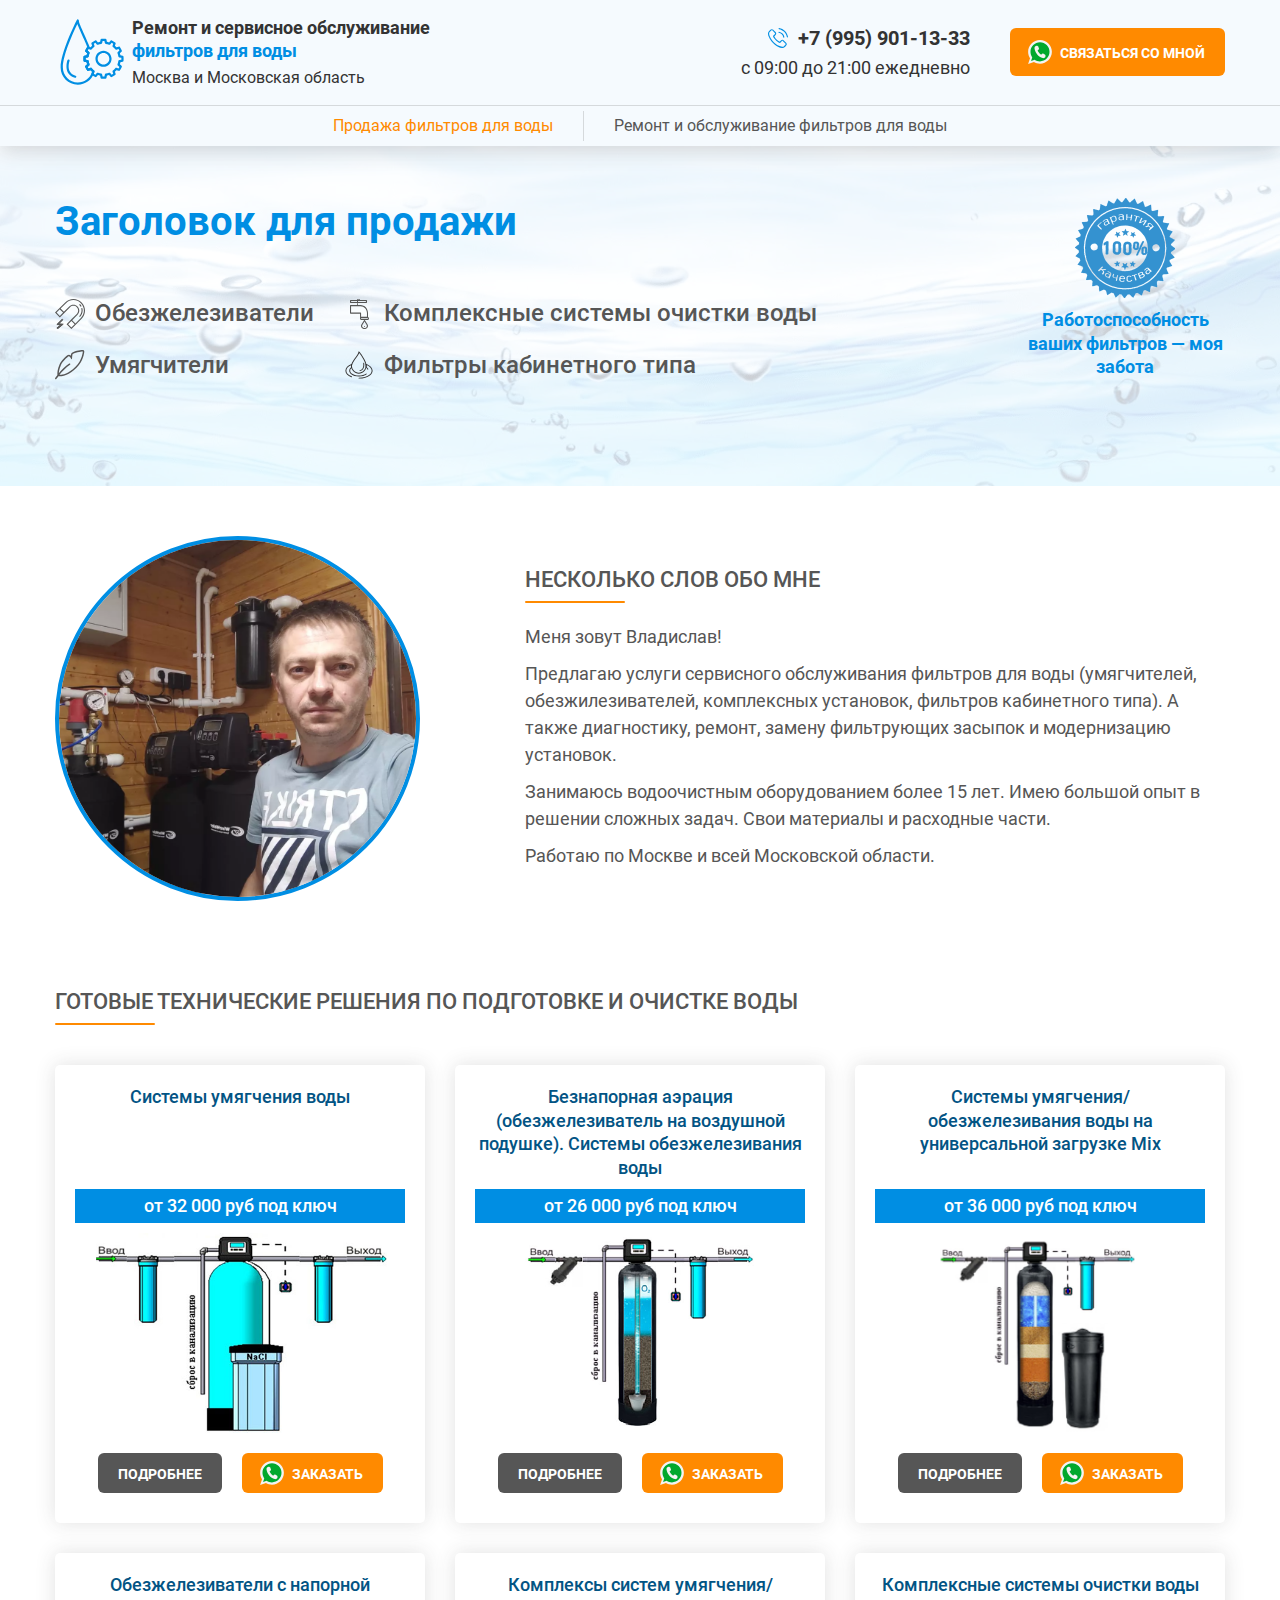
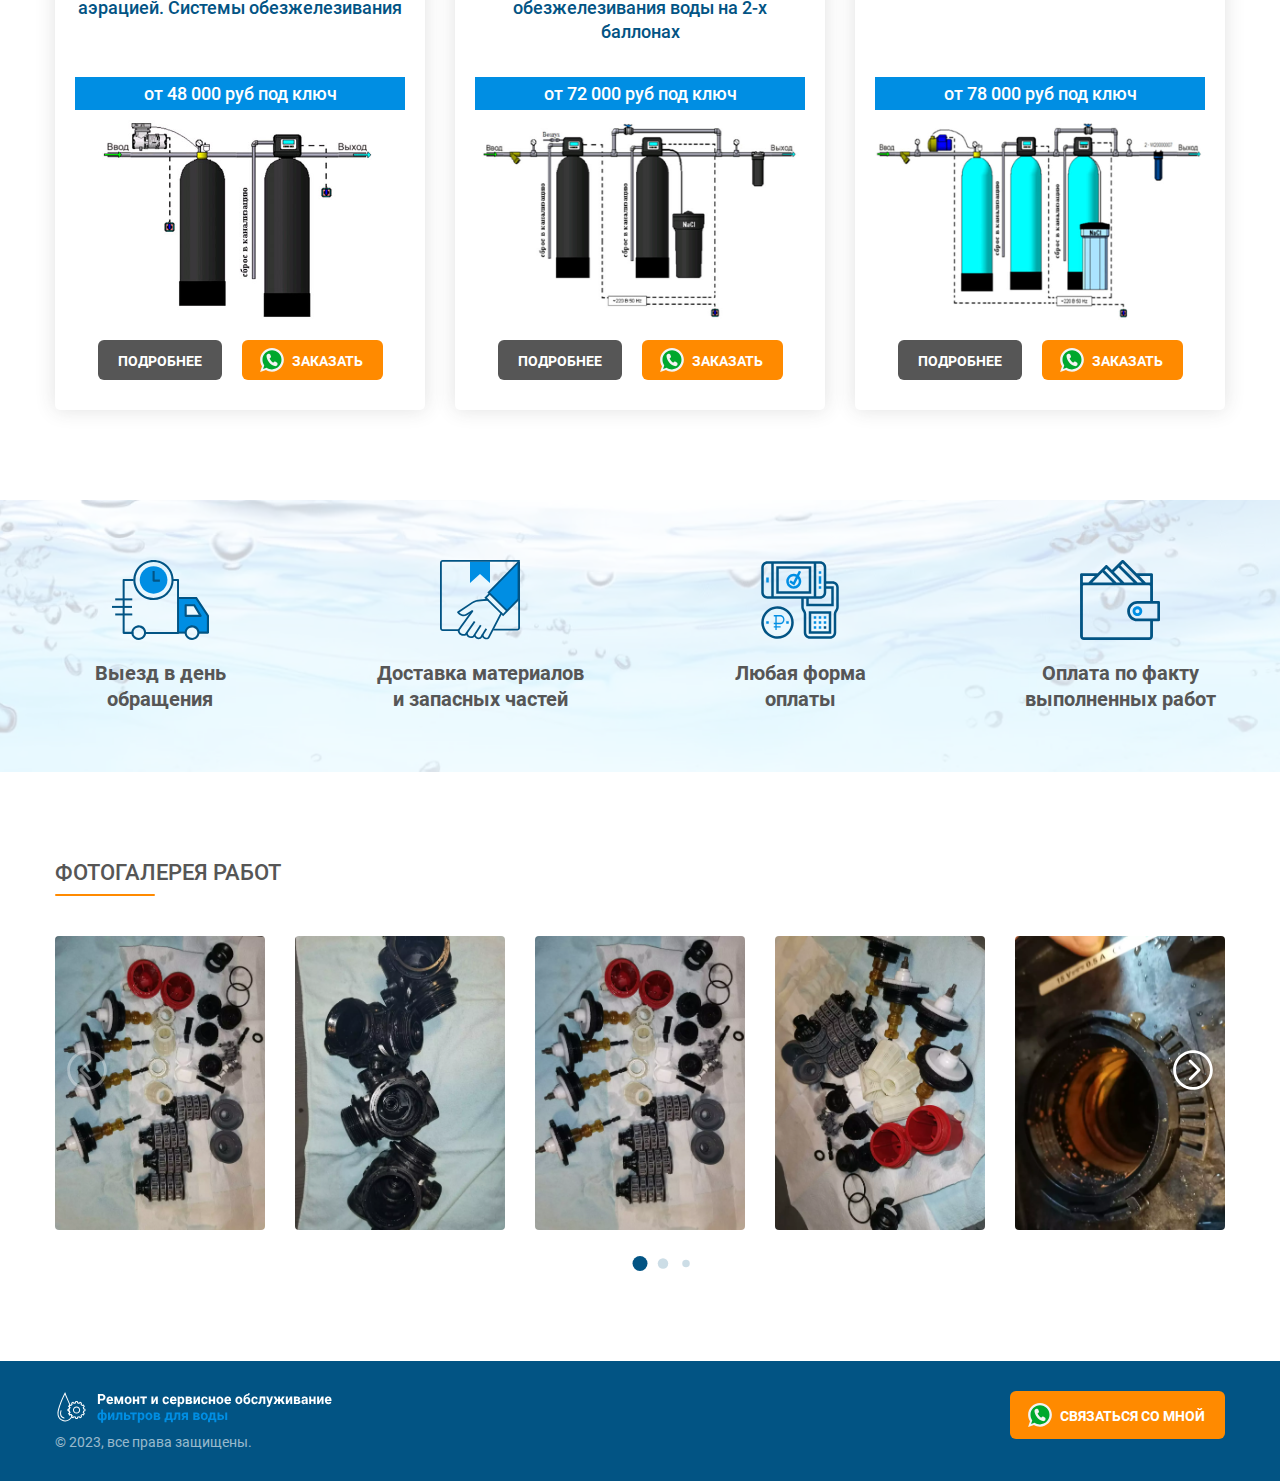
==== index.html @ 39aca01b "first commit" ====
<!DOCTYPE html>
<html lang="ru">
  <head>
    <meta charset="UTF-8">
    <meta name="viewport" content="width=device-width, initial-scale=1.0">

    <title>Ремонт и сервисное обслуживание фильтров для воды</title>
    <meta name="description" content="Профессиональный ремонт и сервисное обслуживание фильтров для воды. (Умягчители, обезжелезиватели, комплексные системы очистки воды)">

    <link rel="preload" href="./fonts/roboto/Roboto-Regular.woff2" as="font" crossorigin >
    <link rel="preload" href="./fonts/roboto/Roboto-Medium.woff2" as="font" crossorigin >
    <link rel="preload" href="./fonts/roboto/Roboto-Bold.woff2" as="font" crossorigin >

    <!-- Styles -->
    <link rel="stylesheet" href="./libs/swiperjs/swiper-bundle.css">
    <link rel="stylesheet" href="./css/main.css">

    <!-- Favicons -->
    <link rel="apple-touch-icon" sizes="180x180" href="./favicons/apple-touch-icon.png">
    <link rel="icon" type="image/png" sizes="32x32" href="./favicons/favicon-32x32.png">
    <link rel="icon" type="image/png" sizes="16x16" href="./favicons/favicon-16x16.png">
    <link rel="manifest" href="./favicons/site.webmanifest">
    <link rel="mask-icon" href="./favicons/safari-pinned-tab.svg" color="#5bbad5">
    <link rel="shortcut icon" href="./favicons/favicon.ico">
    <meta name="msapplication-TileColor" content="#2b5797">
    <meta name="msapplication-config" content="./favicons/browserconfig.xml">
    <meta name="theme-color" content="#ffffff">
  </head>

  <body>
		<header class="header">
			<div class="header__top">
				<div class="container header__top-row">
					<a class="header__top-logo" href="./index.html">
						<img class="header__top-logo-img" src="./img/logo/logo.svg" alt="Логотип">
						<div class="header__top-logo-text">
							<p class="header__top-logo-name">Ремонт и сервисное обслуживание <span>фильтров для воды</span></p>
							<p>Москва и Московская область</p>
						</div>
					</a>
					<div class="header__top-contact-wrap">
						<div class="header__top-contacts">
							<a class="header__top-phone" href="tel:+79959011333">+7 (995) 901-13-33</a>
							<span class="header__top-time">с 09:00 до 21:00 ежедневно</span>
						</div>
						<div class="header__top-button">
							<a class="button button--desk" href="https://wa.me/+79959011333?text=Здравствуйте,+у+меня+вопрос+по+ремонту+и+обслуживанию." target="_blank">Связаться со мной</a>
							<a class="button button--mob" href="https://wa.me/+79959011333?text=Здравствуйте,+у+меня+вопрос+по+ремонту+и+обслуживанию." target="_blank">Написать</a>
						</div>
					</div>
				</div>
			</div>

			<nav class="header__nav nav">
				<div class="container">
					<ul class="nav__list">
						<li class="nav__item">
							<a class="nav__link  nav__link--active" href="./index.html">Продажа фильтров для воды</a>
						</li>
						<li class="nav__item">
							<a class="nav__link" href="./servise.html">Ремонт и обслуживание фильтров для воды</a>
						</li>
					</ul>
				</div>
			</nav>
		</header>

    <main>
			<section class="intro">
				<div class="container intro__row">
					<div class="intro__content">
						<h1 class="h1">Заголовок для продажи</h1>
						<div class="intro__list">
							<div class="intro__list-col">
								<p class="intro__list-item intro__list-item--magnet">Обезжелезиватели</p>
								<p class="intro__list-item intro__list-item--feather">Умягчители</p>
							</div>
							<div class="intro__list-col">
								<p class="intro__list-item intro__list-item--crane">Комплексные системы очистки воды</p>
								<p class="intro__list-item intro__list-item--drop">Фильтры кабинетного типа</p>
							</div>
						</div>
					</div>

					<div class="intro__waranty">
						<img class="intro__waranty-img" src="./img/icons/warranty.png" alt="Гарантия качества">
						<p class="intro__waranty-text">Работоспособность ваших фильтров — моя забота</p>
					</div>
				</div>
				<div class="filter"></div>
			</section>

      <section class="about">
        <div class="container about__row">
					<img class="about__foto about__foto--index" src="./img/index.webp" alt="Владислав - фото">
					<div class="about__content">
						<div class="section-title">
							<h2 class="h2">Несколько слов обо мне</h2>
							<span class="title-line"></span>
						</div>
						<div class="about__content-text">
							<p>Меня зовут Владислав!</p>
							<p>Предлагаю услуги сервисного обслуживания фильтров для воды (умягчителей, обезжилезивателей, комплексных установок, фильтров кабинетного типа). А также диагностику, ремонт, замену фильтрующих засыпок и модернизацию установок.</p>
							<p>Занимаюсь водоочистным оборудованием более 15 лет. Имею большой опыт в решении сложных задач. Свои материалы и расходные части.</p>
							<p>Работаю по Москве и всей Московской области.</p>
						</div>
					</div>
        </div>
      </section>

      <section class="services">
        <div class="container">
          <div class="section-title">
            <h2 class="h2">Готовые технические решения по подготовке и очистке воды</h2>
            <span class="title-line"></span>
          </div>

          <div class="sale">
            <div class="sale-card">
              <h3 class="sale-card__title">Системы умягчения воды</h3>
              <div class="sale-card__content">
                <p class="sale-card__price">от 32 000 руб под ключ</p>
                <img class="sale-card__img" src="./img/sale/suv-img-1.jpg" alt="Системы умягчения воды">
              </div>
              <div class="sale-card__btns">
                <a class="sale-card__more button" href="./page-01.html">Подробнее</a>
                <a class="sale-card__wa button" href="https://wa.me/+79959011333" target="_blank">Заказать</a>
              </div>
            </div>

            <div class="sale-card">
              <h3 class="sale-card__title">Безнапорная аэрация (обезжелезиватель на воздушной подушке). Системы обезжелезивания воды</h3>
              <div class="sale-card__content">
                <p class="sale-card__price">от 26 000 руб под ключ</p>
                <img class="sale-card__img" src="./img/sale/suv-img-2.jpg" alt="Системы умягчения воды">
              </div>
              <div class="sale-card__btns">
                <a class="sale-card__more button" href="./page-02.html">Подробнее</a>
                <a class="sale-card__wa button" href="https://wa.me/+79959011333" target="_blank">Заказать</a>
              </div>
            </div>

            <div class="sale-card">
              <h3 class="sale-card__title">Системы умягчения/обезжелезивания воды на универсальной загрузке Mix</h3>
              <div class="sale-card__content">
                <p class="sale-card__price">от 36 000 руб под ключ</p>
                <img class="sale-card__img" src="./img/sale/suv-img-3.jpg" alt="Системы умягчения воды">
              </div>
              <div class="sale-card__btns">
                <a class="sale-card__more button" href="./page-03.html">Подробнее</a>
                <a class="sale-card__wa button" href="https://wa.me/+79959011333" target="_blank">Заказать</a>
              </div>
            </div>

            <div class="sale-card">
              <h3 class="sale-card__title">Обезжелезиватели с напорной аэрацией. Системы обезжелезивания</h3>
              <div class="sale-card__content">
                <p class="sale-card__price">от 48 000 руб под ключ</p>
                <img class="sale-card__img" src="./img/sale/suv-img-4.jpg" alt="Системы умягчения воды">
              </div>
              <div class="sale-card__btns">
                <a class="sale-card__more button" href="./page-04.html">Подробнее</a>
                <a class="sale-card__wa button" href="https://wa.me/+79959011333" target="_blank">Заказать</a>
              </div>
            </div>

            <div class="sale-card">
              <h3 class="sale-card__title">Комплексы систем умягчения/обезжелезивания воды на 2-х баллонах</h3>
              <div class="sale-card__content">
                <p class="sale-card__price">от 72 000 руб под ключ</p>
                <img class="sale-card__img" src="./img/sale/suv-img-5.jpg" alt="Системы умягчения воды">
              </div>
              <div class="sale-card__btns">
                <a class="sale-card__more button" href="./page-05.html">Подробнее</a>
                <a class="sale-card__wa button" href="https://wa.me/+79959011333" target="_blank">Заказать</a>
              </div>
            </div>

            <div class="sale-card">
              <h3 class="sale-card__title">Комплексные системы очистки воды</h3>
              <div class="sale-card__content">
                <p class="sale-card__price">от 78 000 руб под ключ</p>
                <img class="sale-card__img" src="./img/sale/suv-img-6.jpg" alt="Системы умягчения воды">
              </div>
              <div class="sale-card__btns">
                <a class="sale-card__more button" href="./page-06.html">Подробнее</a>
                <a class="sale-card__wa button" href="https://wa.me/+79959011333" target="_blank">Заказать</a>
              </div>
            </div>

          </div>
        </div>
      </section>

      <section class="benefits">
        <div class="container benefits__row">
					<h2 class="h2 visualy-hidden">Преимущества работы со мной</h2>

					<div class="benefit-card">
						<img src="./img/icons/fast.svg" alt="Выезд в день обращения">
						<h3 class="h3">Выезд в день<br>обращения</h3>
					</div>

					<div class="benefit-card">
						<img src="./img/icons/delivery.svg" alt="Доставка материалов и запасных частей">
						<h3 class="h3">Доставка материалов<br>и запасных частей</h3>
					</div>

					<div class="benefit-card">
						<img src="./img/icons/payment.svg" alt="Любая форма оплаты">
						<h3 class="h3">Любая форма<br>оплаты</h3>
					</div>

					<div class="benefit-card">
						<img src="./img/icons/wallet.svg" alt="Оплата по факту выполненных работ">
						<h3 class="h3">Оплата по факту<br>выполненных работ</h3>
					</div>
        </div>
        <div class="filter"></div>
      </section>

      <section class="section-swiper">
        <div class="container">
          <div class="section-title">
            <h2 class="h2">Фотогалерея работ</h2>
            <span class="title-line"></span>
          </div>

          <div class="image-slider swiper">
            <div class="image-slider__wrapper swiper-wrapper">
              <div class="image-slider__slide swiper-slide">
                <img class="image-slider__img" src="./img/fotogalery/01.webp" alt="Фото">
              </div>
              <div class="image-slider__slide swiper-slide">
                <img class="image-slider__img" src="./img/fotogalery/02.webp" alt="Фото">
              </div>
              <div class="image-slider__slide swiper-slide">
                <img class="image-slider__img" src="./img/fotogalery/03.webp" alt="Фото">
              </div>
              <div class="image-slider__slide swiper-slide">
                <img class="image-slider__img" src="./img/fotogalery/04.webp" alt="Фото">
              </div>
              <div class="image-slider__slide swiper-slide">
                <img class="image-slider__img" src="./img/fotogalery/05.webp" alt="Фото">
              </div>
              <div class="image-slider__slide swiper-slide">
                <img class="image-slider__img" src="./img/fotogalery/06.webp" alt="Фото">
              </div>
              <div class="image-slider__slide swiper-slide">
                <img class="image-slider__img" src="./img/fotogalery/07.webp" alt="Фото">
              </div>
              <div class="image-slider__slide swiper-slide">
                <img class="image-slider__img" src="./img/fotogalery/08.webp" alt="Фото">
              </div>
              <div class="image-slider__slide swiper-slide">
                <img class="image-slider__img" src="./img/fotogalery/09.webp" alt="Фото">
              </div>
              <div class="image-slider__slide swiper-slide">
                <img class="image-slider__img" src="./img/fotogalery/10.webp" alt="Фото">
              </div>
              <div class="image-slider__slide swiper-slide">
                <img class="image-slider__img" src="./img/fotogalery/11.webp" alt="Фото">
              </div>
              <div class="image-slider__slide swiper-slide">
                <img class="image-slider__img" src="./img/fotogalery/12.webp" alt="Фото">
              </div>
              <div class="image-slider__slide swiper-slide">
                <img class="image-slider__img" src="./img/fotogalery/13.webp" alt="Фото">
              </div>
              <div class="image-slider__slide swiper-slide">
                <img class="image-slider__img" src="./img/fotogalery/14.webp" alt="Фото">
              </div>
              <div class="image-slider__slide swiper-slide">
                <div class="image-slider__img">
                  <img src="./img/fotogalery/15.webp" alt="Фото">
                </div>
              </div>
              <div class="image-slider__slide swiper-slide">
                <img class="image-slider__img" src="./img/fotogalery/16.webp" alt="Фото">
              </div>
              <div class="image-slider__slide swiper-slide">
                <div class="image-slider__img">
                  <img src="./img/fotogalery/17.webp" alt="Фото">
                </div>
              </div>
              <div class="image-slider__slide swiper-slide">
                <img class="image-slider__img" src="./img/fotogalery/18.webp" alt="Фото">
              </div>
              <div class="image-slider__slide swiper-slide">
                <img class="image-slider__img" src="./img/fotogalery/19.webp" alt="Фото">
              </div>
            </div>
            <div class="swiper-button-prev"></div>
            <div class="swiper-button-next"></div>
            <div class="swiper-pagination"></div>
          </div>
        </div>
      </section>
    </main>

    <footer class="footer">
      <div class="container footer__row">
          <div class="footer__info">
            <div class="footer__logo">
              <img src="./img/logo/logo-footer.svg" alt="Ремонт и сервисное обслуживание фильтров для воды">
            </div>
            <p class="footer__copyright">&copy; 2023, все права защищены.</p>
          </div>

					<a class="footer__button button" href="https://wa.me/+79959011333?text=Здравствуйте,+у+меня+вопрос+по+ремонту+и+обслуживанию." target="_blank">Связаться со мной</a>
      </div>
    </footer>

    <script src="./libs/swiperjs/swiper-bundle.js"></script>
    <script src="./js/main.js"></script>
  </body>
</html>
---- css/main.css ----
/* Reset and base styles  */
* {
  padding: 0px;
  margin: 0px;
  border: none;
}

/* Links */
a,
a:visited {
  color: inherit;
  text-decoration: none;
  display: inline-block;
}

a:hover {
  color: inherit;
  text-decoration: none;
}

a:focus,
a:active {
  outline: none;
}

/* Common */
aside, nav, footer, header, section, main {
  display: block;
}

h1,
h2,
h3,
h4,
h5,
h6,
p {
  font-size: inherit;
  font-weight: inherit;
}

ul {
  list-style: none;
}

img,
svg {
  display: block;
  max-width: 100%;
  height: auto;
}

/* Form */
input,
textarea,
button,
select {
  font-family: inherit;
  font-size: inherit;
}

input::-ms-clear {
  display: none;
}

button,
input[type="submit"] {
  display: inline-block;
  box-shadow: none;
  background-color: transparent;
  background: none;
  cursor: pointer;
}

input:focus,
input:active,
button:focus,
button:active {
  outline: none;
}

button::-moz-focus-inner {
  padding: 0;
  border: 0;
}

label {
  cursor: pointer;
}

legend {
  display: block;
}

@font-face {
  font-family: 'Roboto';
  src: url("./../fonts/roboto/Roboto-Regular.woff2") format("woff2");
  font-weight: 400;
  font-style: normal;
  font-display: swap;
}
@font-face {
  font-family: 'Roboto';
  src: url("./../fonts/roboto/Roboto-Medium.woff2") format("woff2");
  font-weight: 500;
  font-style: normal;
  font-display: swap;
}
@font-face {
  font-family: 'Roboto';
  src: url("./../fonts/roboto/Roboto-Bold.woff2") format("woff2");
  font-weight: 700;
  font-style: normal;
  font-display: swap;
}
html {
  min-height: 100vh;
  scroll-behavior: smooth;
  box-sizing: border-box;
}

*,
*::before,
*::after {
  box-sizing: inherit;
}

body {
  min-width: 320px;
  min-height: 100vh;
  display: -webkit-box;
  display: flex;
  -webkit-box-orient: vertical;
  -webkit-box-direction: normal;
          flex-direction: column;
  font-family: 'Roboto';
  background-color: #fff;
  color: #565656;
  font-size: 18px;
  line-height: 1.3;
  text-rendering: optimizeSpeed;
  -webkit-font-smoothing: antialiased;
  -ms-text-size-adjust: 100%;
  -moz-text-size-adjust: 100%;
  -webkit-text-size-adjust: 100%;
}

body > * {
  flex-shrink: 0;
}

.container {
  max-width: 1200px;
  width: 100%;
  margin-left: auto;
  margin-right: auto;
  padding-left: 15px;
  padding-right: 15px;
}

.none {
  display: none !important;
}

.visualy-hidden {
  position: fixed;
  -webkit-transform: scale(0);
          transform: scale(0);
}

.footer {
  margin-top: auto;
  /* sticky footer */
}

h1, .h1, h3, .h3, h4, .h4, h5, .h5, h6, .h6 {
  font-weight: 700;
}

h1, .h1 {
  font-size: 40px;
  color: #008EE3;
}

h2, .h2 {
  font-weight: 500;
  font-size: 22px;
  line-height: 1;
  text-transform: uppercase;
}

h3, .h3 {
  font-size: 20px;
}

h4, .h4 {
  font-size: 18px;
}

.section-title {
  margin-bottom: 40px;
}

.title-line {
  display: block;
  margin-top: 10px;
  width: 100px;
  height: 2px;
  background: #FF8A00;
  border-radius: 2px;
}

.filter {
  position: absolute;
  z-index: 0;
  top: 0;
  left: 0;
  width: 100%;
  height: 100%;
  background: rgba(255, 255, 255, 0.8);
}

.header {
  position: relative;
  z-index: 1;
  background-color: #F5FAFE;
  box-shadow: 0px 4px 20px rgba(51, 51, 51, 0.2);
}

.header__top {
  padding: 16px 0;
  border-bottom: 1px solid rgba(86, 86, 86, 0.2);
  color: #333333;
}

.header__top-row {
  display: -webkit-box;
  display: flex;
  -webkit-box-pack: justify;
          justify-content: space-between;
  -webkit-box-align: center;
          align-items: center;
}

.header__top-logo {
  display: -webkit-box;
  display: flex;
  -webkit-box-align: center;
          align-items: center;
  max-width: 380px;
}

.header__top-logo-img {
  margin-right: 5px;
  width: 72px;
  height: 72px;
}

.header__top-logo-name {
  margin-bottom: 5px;
  font-weight: 700;
  font-size: 18px;
}
.header__top-logo-name span {
  color: #008EE3;
}

.header__top-logo-text {
  font-size: 16px;
}

.header__top-contact-wrap {
  display: -webkit-box;
  display: flex;
  -webkit-box-align: center;
          align-items: center;
}

.header__top-contacts {
  display: -webkit-box;
  display: flex;
  -webkit-box-orient: vertical;
  -webkit-box-direction: normal;
          flex-direction: column;
  -webkit-box-align: end;
          align-items: flex-end;
  margin-right: 40px;
}

.header__top-phone {
  position: relative;
  padding-left: 30px;
  margin-bottom: 5px;
  font-weight: 700;
  font-size: 20px;
  transition: 0.3s;
}
.header__top-phone:hover {
  color: #FF8A00;
}
.header__top-phone::before {
  content: '';
  position: absolute;
  top: 50%;
  -webkit-transform: translateY(-50%);
          transform: translateY(-50%);
  left: 0;
  width: 20px;
  height: 20px;
  background-image: url("./../img/icons/phone.svg");
  background-size: cover;
}

.header__top-button {
  color: #FFFFFF;
}

.button {
  position: relative;
  padding-left: 50px;
  padding-right: 20px;
  height: 48px;
  background: #FF8A00;
  border-radius: 6px;
  font-weight: 700;
  font-size: 14px;
  line-height: 50px;
  text-transform: uppercase;
  transition: all 0.2s;
}
.button::before {
  content: '';
  position: absolute;
  top: 50%;
  -webkit-transform: translateY(-50%);
          transform: translateY(-50%);
  left: 15px;
  width: 30px;
  height: 30px;
  background-image: url("./../img/icons/whatsapp.svg");
}
.button:hover {
  background: #ffa53e;
  box-shadow: 0px 0px 10px #b9b9b9;
}

.button--mob {
  display: none;
}

.nav {
  position: relative;
  padding: 5px 0;
}

.nav__list {
  display: -webkit-box;
  display: flex;
  -webkit-box-pack: center;
          justify-content: center;
}

.nav__item {
  padding: 0 30px;
}

.nav__item:not(:last-child) {
  border-right: 1px solid rgba(86, 86, 86, 0.2);
}

.nav__link {
  padding: 5px 0;
  font-size: 16px;
  transition: 0.3s;
}
.nav__link.nav__link--active {
  color: #FF8A00;
  cursor: default;
  pointer-events: none;
}
.nav__link:hover {
  color: #ffa53e;
}

.intro {
  position: relative;
  padding: 50px 0;
  min-height: 340px;
  background-image: url("./../img/intro-bg.webp");
  background-repeat: no-repeat;
  background-position: center;
  background-size: cover;
}
.intro .container {
  position: relative;
  z-index: 1;
}

.intro__row {
  display: -webkit-box;
  display: flex;
  -webkit-box-pack: justify;
          justify-content: space-between;
  -webkit-box-align: center;
          align-items: center;
}

.intro__content {
  max-width: 800px;
}
.intro__content .h1 {
  margin-bottom: 50px;
}

.intro__list {
  display: -webkit-box;
  display: flex;
  -webkit-column-gap: 30px;
          column-gap: 30px;
}

.intro__list-col > * + * {
  margin-top: 20px;
}

.intro__list-item {
  padding-left: 40px;
  min-height: 24px;
  background-position: left;
  background-size: 30px;
  background-repeat: no-repeat;
  font-weight: 500;
  font-size: 24px;
}
.intro__list-item--magnet {
  background-image: url(./../img/icons/magnet.svg);
}
.intro__list-item--feather {
  background-image: url(./../img/icons/feather.svg);
}
.intro__list-item--crane {
  background-image: url(./../img/icons/crane.svg);
}
.intro__list-item--drop {
  background-image: url(./../img/icons/drop.svg);
}

.intro__waranty {
  max-width: 200px;
  text-align: center;
}

.intro__waranty-img {
  margin: 0 auto 10px;
  width: 100px;
  height: 100px;
  -o-object-fit: contain;
     object-fit: contain;
  -o-object-position: center;
     object-position: center;
}

.intro__waranty-text {
  font-weight: 700;
  font-size: 18px;
  color: #008EE3;
}

.about {
  padding: 50px 0 45px;
}
.about .section-title {
  margin-bottom: 20px;
}

.about__row {
  display: -webkit-box;
  display: flex;
  -webkit-box-pack: justify;
          justify-content: space-between;
  -webkit-box-align: center;
          align-items: center;
}

.about__foto {
  flex-shrink: 0;
  width: 365px;
  height: 365px;
  border: 4px solid #008EE3;
  border-radius: 500px;
  -o-object-fit: cover;
     object-fit: cover;
  -o-object-position: 5%;
     object-position: 5%;
}

.about__foto--index {
  -o-object-position: center;
     object-position: center;
}

.about__content {
  max-width: 700px;
}

.about__content-text {
  line-height: 1.5;
}
.about__content-text p + p {
  margin-top: 10px;
}

.services {
  padding-top: 45px;
  padding-bottom: 90px;
}

.services__wrapper {
  display: -webkit-box;
  display: flex;
  -webkit-box-pack: justify;
          justify-content: space-between;
  flex-wrap: wrap;
}

.service-card {
  width: 260px;
  padding: 30px;
  background: #FFFFFF;
  box-shadow: 0px 0px 20px rgba(51, 51, 51, 0.15);
  border-radius: 5px;
  text-align: center;
}
.service-card .button {
  color: #FFFFFF;
}
.service-card .button:hover {
  color: #FFFFFF;
}

.service-card:hover .service-card__back {
  opacity: 1;
}

.service-card__content {
  position: relative;
  margin-bottom: 20px;
}
.service-card__content img {
  margin: 0 auto;
  width: 80px;
  height: auto;
  -o-object-fit: contain;
     object-fit: contain;
  -o-object-position: center;
     object-position: center;
}

.service-card__title {
  margin: 10px 0 20px;
  font-size: 18px;
  color: #008EE3;
}

.service-card__back {
  position: absolute;
  top: 0;
  left: 0;
  width: 100%;
  height: 100%;
  overflow-y: auto;
  background-color: #FFFFFF;
  opacity: 0;
  transition: opacity 0.3s ease-in;
}
.service-card__back .service-card__title {
  margin: 0 0 10px;
  font-size: 18px;
}

.service-card__back-text {
  font-size: 14px;
}

.sale {
  display: grid;
  grid-template-columns: repeat(auto-fill, 370px);
  -webkit-box-pack: justify;
          justify-content: space-between;
  gap: 30px 10px;
}

.sale-card {
  display: -webkit-box;
  display: flex;
  -webkit-box-orient: vertical;
  -webkit-box-direction: normal;
          flex-direction: column;
  width: 100%;
  padding: 20px 20px 30px;
  background: #FFFFFF;
  box-shadow: 0px 0px 20px rgba(51, 51, 51, 0.15);
  border-radius: 5px;
  text-align: center;
}

.sale-card__title {
  margin-bottom: auto;
  min-height: 94px;
  font-weight: 500;
  font-size: 18px;
  color: #025484;
}

.sale-card__content {
  margin: 10px 0 20px;
  width: 100%;
}

.sale-card__price {
  margin-bottom: 10px;
  padding: 5px;
  background-color: #008EE3;
  font-weight: 500;
  color: #fff;
}

.sale-card__img {
  margin: 0 auto;
  height: 200px;
}

.sale-card__btns {
  margin-top: auto;
  display: -webkit-box;
  display: flex;
  gap: 20px;
  -webkit-box-pack: center;
          justify-content: center;
  color: #fff;
}
.sale-card__btns .button {
  display: block;
  height: 40px;
  line-height: 42px;
}

.sale-card__more.button {
  padding-left: 20px;
  background-color: #565656;
}
.sale-card__more.button::before {
  content: none;
}

.sale-card__more:hover {
  background-color: #7a7a7a;
}

.benefits {
  position: relative;
  padding-top: 60px;
  padding-bottom: 60px;
  background-image: url("./../img/benefits-bg.webp");
  background-repeat: no-repeat;
  background-position: center;
  background-size: cover;
}
.benefits .container {
  position: relative;
  z-index: 1;
}

.benefits__row {
  display: -webkit-box;
  display: flex;
  -webkit-box-pack: justify;
          justify-content: space-between;
  -webkit-box-align: start;
          align-items: flex-start;
  flex-wrap: wrap;
}

.benefit-card {
  width: 270px;
  text-align: center;
}
.benefit-card img {
  margin: 0 auto 20px;
  width: 97px;
  height: 80px;
  -o-object-fit: contain;
     object-fit: contain;
  -o-object-position: center;
     object-position: center;
}

.benefit-card {
  width: 210px;
  display: -webkit-box;
  display: flex;
  -webkit-box-orient: vertical;
  -webkit-box-direction: normal;
          flex-direction: column;
  -webkit-box-pack: center;
          justify-content: center;
  flex-shrink: 0;
}

.benefit-card__icon {
  margin-bottom: 20px;
  height: 80px;
  display: -webkit-box;
  display: flex;
  -webkit-box-pack: center;
          justify-content: center;
  -o-object-fit: contain;
     object-fit: contain;
}

.benefit-card__text {
  text-align: center;
}

.section-swiper {
  padding-top: 90px;
  padding-bottom: 90px;
}
@media (max-width: 479px) {
  .section-swiper .container {
    max-width: 320px;
  }
}
@media (max-width: 767px) {
  .section-swiper .image-slider.swiper {
    width: 480px;
    padding: 0 15px;
  }
  .section-swiper .swiper-button-next, .section-swiper .swiper-rtl .swiper-button-prev {
    right: 15px;
  }
  .section-swiper .swiper-button-prev, .section-swiper .swiper-rtl .swiper-button-next {
    left: 15px;
  }
}
@media (max-width: 479px) {
  .section-swiper .image-slider.swiper {
    width: 100%;
    padding: 0;
  }
}

.section-swiper__wrapper {
  max-width: 1170px;
}

.image-slider__img {
  width: 210px;
  text-align: center;
  border-radius: 4px;
}
@media (max-width: 1199px) {
  .image-slider__img {
    width: 226px;
  }
}
@media (max-width: 1023px) {
  .image-slider__img {
    width: 270px;
  }
}
@media (max-width: 899px) {
  .image-slider__img {
    width: 226px;
  }
}
@media (max-width: 767px) {
  .image-slider__img {
    width: 210px;
  }
}
@media (max-width: 479px) {
  .image-slider__img {
    width: 290px;
  }
}

.image-slider .swiper-wrapper {
  height: 335px;
}
@media (max-width: 1199px) {
  .image-slider .swiper-wrapper {
    height: 350px;
  }
}
@media (max-width: 1023px) {
  .image-slider .swiper-wrapper {
    height: 420px;
  }
}
@media (max-width: 899px) {
  .image-slider .swiper-wrapper {
    height: 350px;
  }
}
@media (max-width: 767px) {
  .image-slider .swiper-wrapper {
    height: 335px;
  }
}
@media (max-width: 479px) {
  .image-slider .swiper-wrapper {
    height: 410px;
  }
}

.image-slider .swiper-button-prev,
.image-slider .swiper-button-next {
  top: 40%;
}
@media (max-width: 479px) {
  .image-slider .swiper-button-prev,
  .image-slider .swiper-button-next {
    top: 50%;
  }
}

.image-slider .swiper-button-prev::after,
.image-slider .swiper-button-next::after {
  color: #fff;
}

@media (max-width: 767px) {
  .image-slider .swiper-pagination {
    display: none;
  }
}

.image-slider .swiper-pagination-bullet {
  width: 15px;
  height: 15px;
  line-height: 20px;
  font-size: 14px;
  background-color: #025484;
}

@media (max-width: 767px) {
  .section-swiper .inner-slider.swiper {
    width: 480px;
    padding: 0 15px;
  }
  .section-swiper .swiper-button-next, .section-swiper .swiper-rtl .swiper-button-prev {
    right: 15px;
  }
  .section-swiper .swiper-button-prev, .section-swiper .swiper-rtl .swiper-button-next {
    left: 15px;
  }
}
@media (max-width: 479px) {
  .section-swiper .inner-slider.swiper {
    width: 100%;
    padding: 0;
  }
}

.section-swiper__wrapper {
  max-width: 1170px;
}

.inner-slider__img {
  width: 225px;
  text-align: center;
  border-radius: 4px;
}
@media (max-width: 1023px) {
  .inner-slider__img {
    width: 270px;
  }
}
@media (max-width: 899px) {
  .inner-slider__img {
    width: 225px;
  }
}
@media (max-width: 479px) {
  .inner-slider__img {
    width: 290px;
  }
}

.inner-slider .swiper-wrapper {
  height: 330px;
}
@media (max-width: 1023px) {
  .inner-slider .swiper-wrapper {
    height: 390px;
  }
}
@media (max-width: 899px) {
  .inner-slider .swiper-wrapper {
    height: 330px;
  }
}
@media (max-width: 479px) {
  .inner-slider .swiper-wrapper {
    height: 410px;
  }
}

.inner-slider .swiper-button-prev,
.inner-slider .swiper-button-next {
  top: 40%;
}
@media (max-width: 479px) {
  .inner-slider .swiper-button-prev,
  .inner-slider .swiper-button-next {
    top: 50%;
  }
}

.inner-slider .swiper-button-prev::after,
.inner-slider .swiper-button-next::after {
  color: #fff;
}

@media (max-width: 767px) {
  .inner-slider .swiper-pagination {
    display: none;
  }
}

.inner-slider .swiper-pagination-bullet {
  width: 15px;
  height: 15px;
  line-height: 20px;
  font-size: 14px;
  background-color: #025484;
}

.description {
  padding: 60px 0 0;
}

.description__subtitle {
  margin-bottom: 20px;
}

.description__price {
  margin-bottom: 40px;
  padding: 10px 20px;
  background-color: #FF8A00;
  color: #fff;
  font-weight: 500;
  font-size: 24px;
}

.description__scheme {
  margin-bottom: 20px;
  font-size: 18px;
  font-weight: 500;
  color: #333333;
}

.description__scheme-img {
  margin: 0 auto 20px;
  height: 335px;
}

.description__list-wrapper {
  margin-bottom: 40px;
}

.description__list-text {
  margin-bottom: 10px;
  font-size: 18px;
  font-weight: 500;
}

.description__list > * + * {
  margin-top: 10px;
}

.description__list-item {
  padding-left: 30px;
  background-image: url(./../img/icons/check.svg);
  background-size: 20px;
  background-position: left;
  background-repeat: no-repeat;
}

.page-list {
  list-style-type: none;
  counter-reset: num;
}
.page-list > * + * {
  margin-top: 40px;
}

.page-list__item {
  position: relative;
  padding-left: 58px;
}

.page-list__item:before {
  content: counter(num);
  counter-increment: num;
  display: inline-block;
  position: absolute;
  top: 0;
  left: 0;
  width: 40px;
  height: 40px;
  background: #FF8A00;
  color: #fff;
  text-align: center;
  line-height: 40px;
  font-size: 20px;
}

.page-list__item-title {
  display: block;
  margin-bottom: 30px;
  font-weight: 500;
  color: #333333;
}

.page-grid {
  display: grid;
  gap: 20px;
}

.page-grid--2 {
  grid-template-columns: repeat(auto-fill, 49%);
}

.page-grid--4 {
  grid-template-columns: repeat(auto-fill, 23.5%);
}

.page-grid--5 {
  grid-template-columns: repeat(auto-fill, 18.5%);
}

.page-card {
  display: -webkit-box;
  display: flex;
  -webkit-box-orient: vertical;
  -webkit-box-direction: normal;
          flex-direction: column;
  padding: 20px;
  border: 1px solid #ddd;
  border-radius: 4px;
  font-size: 16px;
  text-align: center;
}
.page-card > * + * {
  margin-top: 10px;
}

.page-card__title {
  margin-bottom: 10px;
  font-size: 20px;
  font-weight: 500;
  color: #025484;
}

.page-card__img {
  -o-object-fit: contain;
     object-fit: contain;
}

.page-card__img:not(:last-child) {
  margin-bottom: 10px;
}

.page-card__img:last-child {
  margin-top: auto;
}

.page-card__img--90 {
  height: 90px;
}

.page-card__img--120 {
  height: 120px;
}

.page-card__img--130 {
  height: 130px;
}

.page-card__img--200 {
  height: 200px;
}

.page-card__subtext {
  font-size: 14px;
}

.footer {
  padding-top: 30px;
  padding-bottom: 30px;
  background-color: #025484;
}

.footer__row {
  display: -webkit-box;
  display: flex;
  -webkit-box-pack: justify;
          justify-content: space-between;
}

.footer__logo {
  margin-bottom: 10px;
}

.footer__copyright {
  color: rgba(255, 255, 255, 0.6);
  font-size: 14px;
}
.footer__copyright p + p {
  margin-top: 10px;
}

.footer__button {
  color: #fff;
}

@media (max-width: 1199px) {
  .container {
    max-width: 1024px;
  }

  h1,
  .h1 {
    font-size: 1.5em;
  }

  h2,
  .h2 {
    font-size: 20px;
  }

  h3,
  .h3 {
    font-size: 18px;
  }

  h4,
  .h4 {
    font-size: 16px;
  }

  .intro {
    min-height: unset;
  }

  .intro__content .h1 {
    margin-bottom: 30px;
  }

  .intro__list-item {
    padding-left: 36px;
    background-size: 26px;
  }

  .intro__list-item {
    font-size: 20px;
  }

  .about {
    padding: 50px 0 30px;
  }

  .about__foto {
    width: 320px;
    height: 320px;
  }

  .about__content {
    max-width: 600px;
  }

  .about__content-text {
    font-size: 16px;
  }

  .services {
    padding-top: 30px;
    padding-bottom: 60px;
  }

  .service-card {
    width: 230px;
    padding: 30px 20px;
  }

  .section-swiper {
    padding-top: 60px;
    padding-bottom: 60px;
  }
}
@media (max-width: 1023px) {
  .container {
    max-width: 900px;
  }

  h3,
  .h3 {
    font-size: 0.9em;
  }

  .header__top-logo-img {
    width: 66px;
    height: 66px;
  }

  .header__top-logo-text {
    font-size: 14px;
  }

  .header__top-logo-name,
  .header__top-time {
    font-size: 16px;
  }

  .header__top-phone {
    font-size: 18px;
  }

  .header__top-contacts {
    margin-right: 20px;
  }

  .button {
    font-size: 12px;
  }

  .intro {
    padding: 40px 0;
  }

  .intro__list-item {
    font-size: 1em;
  }

  .intro__list-col > * + * {
    margin-top: 10px;
  }

  .intro__list-item {
    padding-left: 34px;
    background-size: 24px;
  }

  .intro__waranty-text {
    font-size: 0.9em;
  }

  .intro__waranty-img {
    width: 80px;
    height: 80px;
  }

  .about__foto {
    width: 290px;
    height: 290px;
  }

  .about__content {
    max-width: 60%;
  }

  .services__wrapper {
    -webkit-box-pack: center;
            justify-content: center;
    gap: 20px;
  }

  .service-card {
    width: 35%;
    padding: 30px 30px;
  }

  .benefit-card img {
    margin: 0 auto 10px;
    width: 80px;
    height: 65px;
  }

  .benefits {
    padding: 40px 0;
  }

  .benefit-card {
    width: 180px;
  }
}
@media (max-width: 899px) {
  .container {
    max-width: 768px;
  }

  .header__top-row {
    flex-wrap: wrap;
  }

  .header__top-logo {
    margin: 0 auto;
    max-width: 100%;
  }

  .header__top-logo-name,
  .header__top-time {
    font-size: 14px;
  }

  .header__top-logo-img {
    width: 40px;
    height: 40px;
  }

  .header__top-phone {
    font-size: 16px;
  }

  .header__top-contact-wrap {
    margin: 20px 0 0;
    -webkit-box-pack: justify;
            justify-content: space-between;
    width: 100%;
  }

  .header__top-contacts {
    -webkit-box-align: start;
            align-items: flex-start;
  }

  .intro__row {
    -webkit-box-align: end;
            align-items: flex-end;
  }

  .intro__list {
    flex-wrap: wrap;
    row-gap: 10px;
  }

  .intro__list-col {
    width: 100%;
  }

  .intro__list-item {
    font-size: 0.9em;
  }

  .about__foto {
    align-self: self-start;
    width: 250px;
    height: 250px;
  }

  .about__content {
    max-width: 60%;
  }

  .service-card {
    width: 40%;
  }
}
@media (max-width: 767px) {
  .container {
    max-width: 100%;
  }

  .about__row {
    flex-wrap: wrap;
  }

  .about__foto {
    margin-bottom: 20px;
    width: 200px;
    height: 200px;
  }

  .about__content {
    max-width: 100%;
  }

  .service-card {
    width: 45%;
  }

  .benefits__row {
    -webkit-box-pack: center;
            justify-content: center;
    gap: 20px;
  }

  .benefit-card {
    width: 40%;
    margin: 15px;
  }

  .section-swiper {
    padding-bottom: 20px;
  }

  .footer__row {
    -webkit-box-orient: vertical;
    -webkit-box-direction: reverse;
            flex-direction: column-reverse;
    -webkit-box-align: center;
            align-items: center;
  }

  .footer__copyright {
    text-align: center;
  }

  .footer__button {
    margin-bottom: 20px;
  }
}
@media (max-width: 567px) {
  h1,
  .h1 {
    font-size: 1.45em;
  }

  .intro__row {
    flex-wrap: wrap;
  }

  .intro__content .h1 {
    margin-bottom: 20px;
  }

  .intro__waranty {
    margin-top: 20px;
    max-width: 100%;
    display: -webkit-box;
    display: flex;
    -webkit-box-align: center;
            align-items: center;
    text-align: left;
  }

  .intro__waranty-img {
    margin: 0 10px 0 0;
    width: 50px;
    height: 50px;
  }

  .service-card {
    padding: 30px 20px;
  }
}
@media (max-width: 479px) {
  .section-swiper .swiper {
    width: 100%;
    padding: 0;
  }
}
@media (max-width: 428px) {
  .header__top-logo-name, .header__top-time {
    font-size: 12px;
  }

  .benefit-card {
    width: 100%;
  }

  .button--desk {
    display: none;
  }

  .button--mob {
    display: block;
  }

  .service-card {
    width: 75%;
  }
}
@media (max-width: 389px) {
  .service-card {
    width: 100%;
  }

  .button.button--mob {
    height: 40px;
    padding-left: 35px;
    padding-right: 10px;
    line-height: 40px;
  }

  .header__top-button .button::before {
    width: 24px;
    height: 24px;
    left: 10px;
  }
}
@media (max-width: 379px) {
  h1,
  .h1 {
    font-size: 1.4em;
  }
}
@media (max-width: 339px) {
  .header__top-phone {
    padding-left: 0;
  }

  .header__top-phone::before {
    display: none;
  }
}

/*# sourceMappingURL=main.css.map */
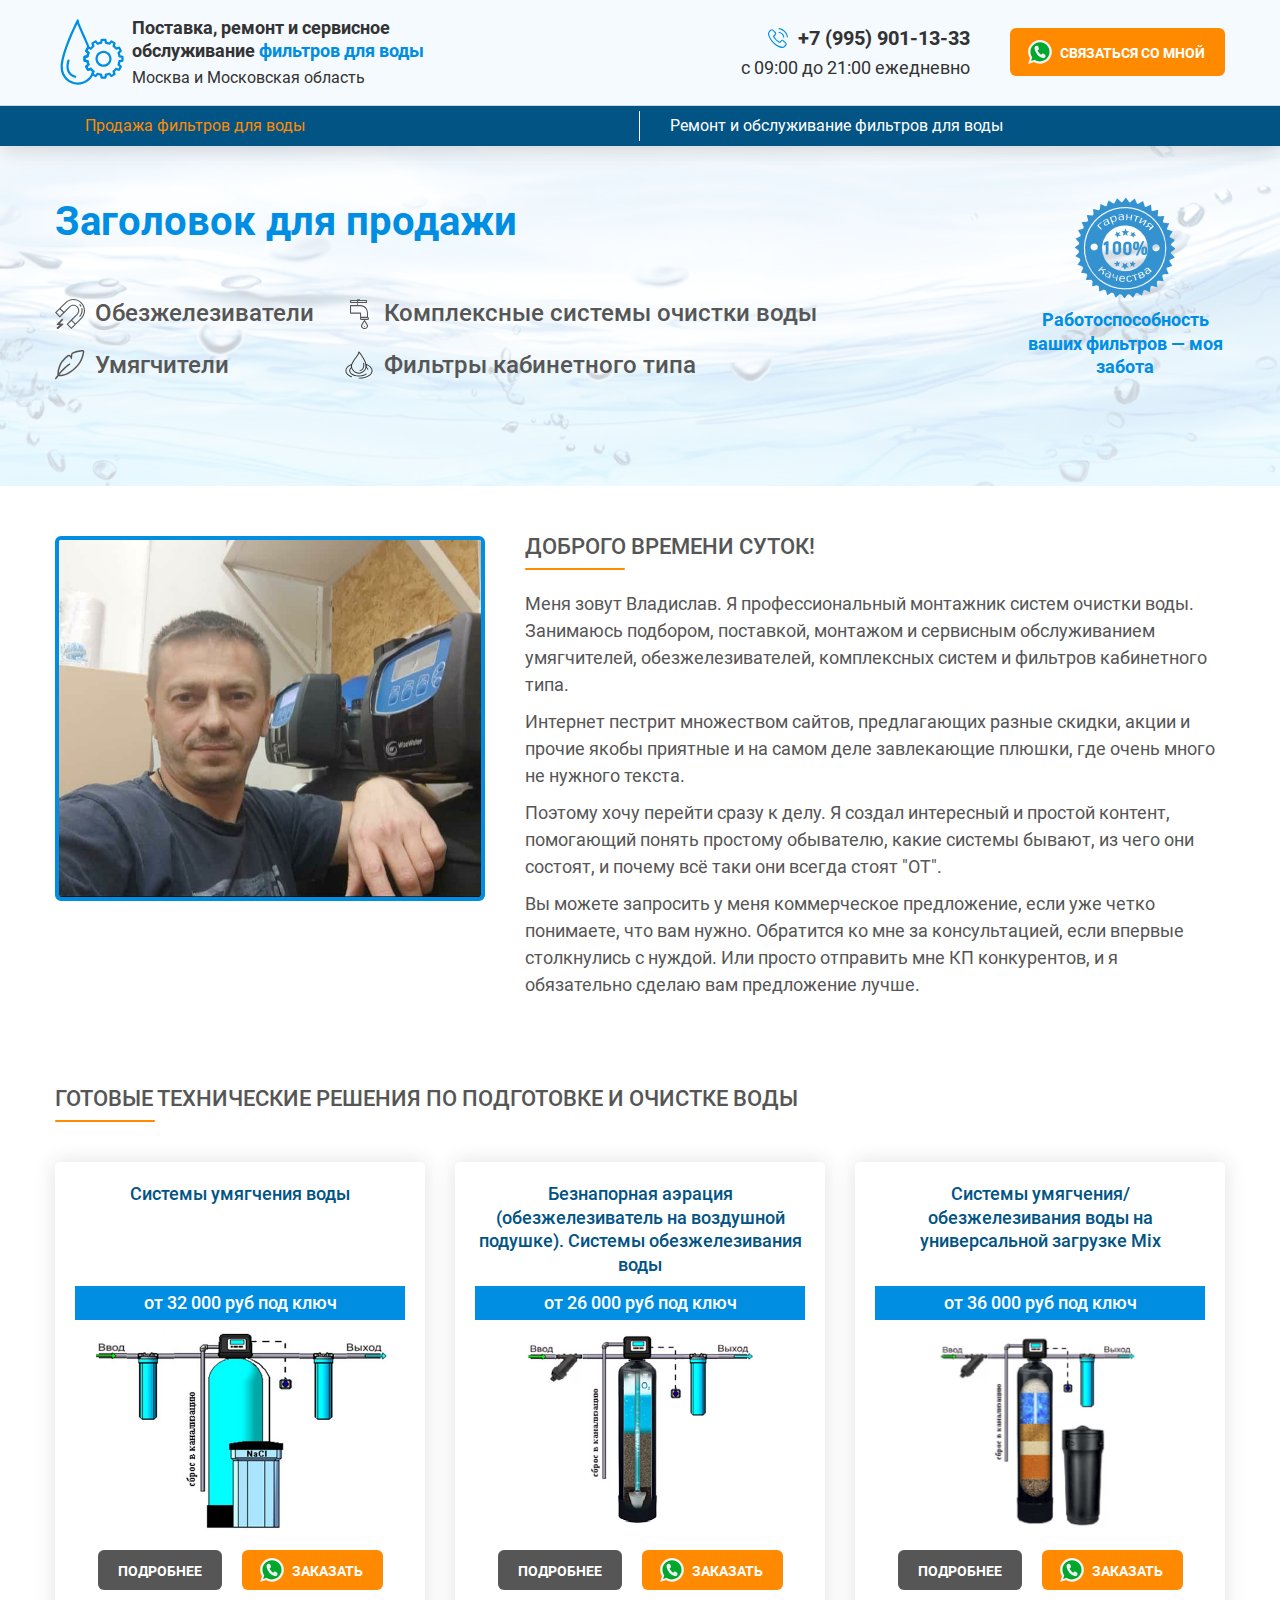
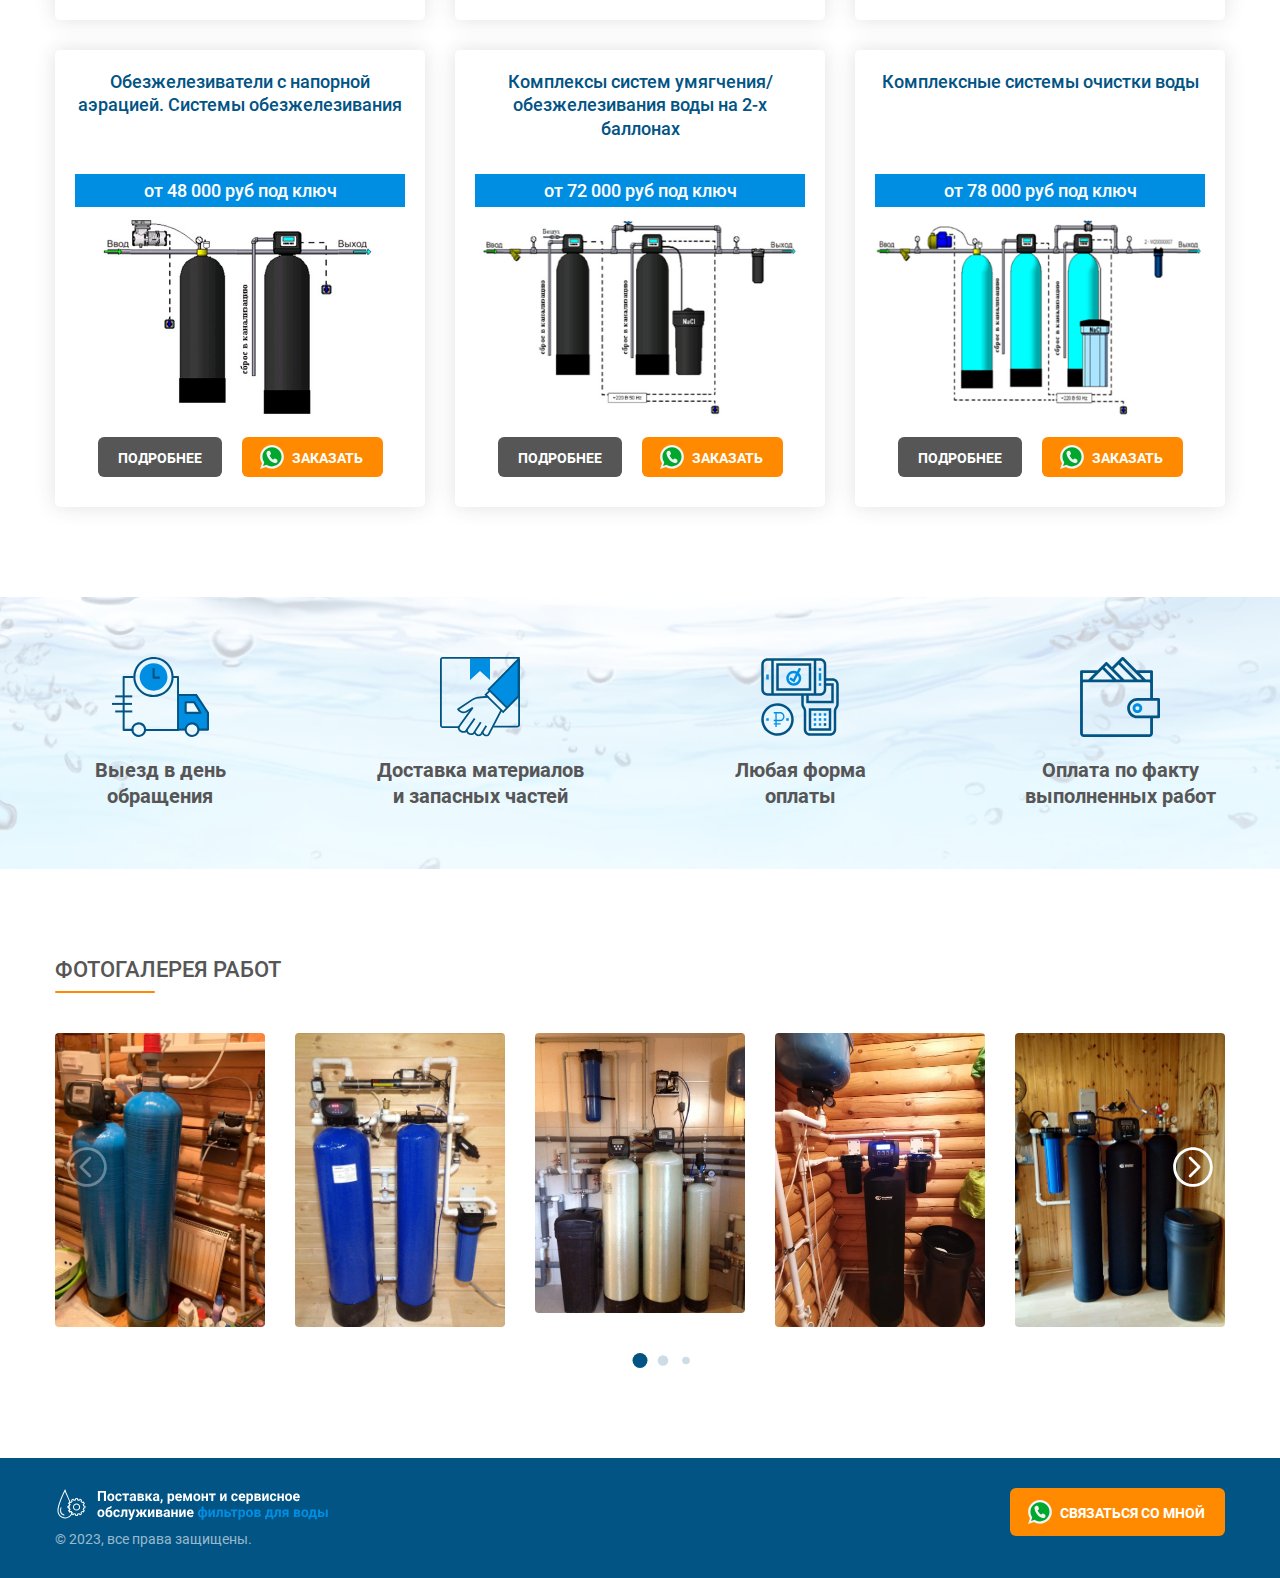
==== commit 7013e039: "доработки стилей, текстов" ====
--- a/index.html
+++ b/index.html
@@ -34,7 +34,7 @@
 					<a class="header__top-logo" href="./index.html">
 						<img class="header__top-logo-img" src="./img/logo/logo.svg" alt="Логотип">
 						<div class="header__top-logo-text">
-							<p class="header__top-logo-name">Ремонт и сервисное обслуживание <span>фильтров для воды</span></p>
+							<p class="header__top-logo-name">Поставка, ремонт и сервисное обслуживание <span>фильтров для воды</span></p>
 							<p>Москва и Московская область</p>
 						</div>
 					</a>
@@ -92,17 +92,18 @@
 
       <section class="about">
         <div class="container about__row">
-					<img class="about__foto about__foto--index" src="./img/index.webp" alt="Владислав - фото">
+					<!-- <img class="about__foto about__foto--index" src="./img/index.webp" alt="Владислав - фото"> -->
+					<img class="about__foto about__foto--index" src="./img/index.jpg" alt="Владислав - фото">
 					<div class="about__content">
 						<div class="section-title">
-							<h2 class="h2">Несколько слов обо мне</h2>
+							<h2 class="h2"><span class="visualy-hidden">Информация обо мне</span>Доброго времени суток!</h2>
 							<span class="title-line"></span>
 						</div>
 						<div class="about__content-text">
-							<p>Меня зовут Владислав!</p>
-							<p>Предлагаю услуги сервисного обслуживания фильтров для воды (умягчителей, обезжилезивателей, комплексных установок, фильтров кабинетного типа). А также диагностику, ремонт, замену фильтрующих засыпок и модернизацию установок.</p>
-							<p>Занимаюсь водоочистным оборудованием более 15 лет. Имею большой опыт в решении сложных задач. Свои материалы и расходные части.</p>
-							<p>Работаю по Москве и всей Московской области.</p>
+							<p>Меня зовут Владислав. Я профессиональный монтажник систем очистки воды. Занимаюсь подбором, поставкой, монтажом и сервисным обслуживанием умягчителей, обезжелезивателей, комплексных систем и фильтров кабинетного типа.</p>
+							<p>Интернет пестрит множеством сайтов, предлагающих разные скидки, акции и прочие якобы приятные и на самом деле завлекающие  плюшки, где очень много не нужного текста.</p>
+							<p>Поэтому хочу перейти сразу к делу. Я создал интересный и простой контент, помогающий понять простому обывателю, какие системы бывают, из чего они состоят, и почему всё таки они всегда стоят "ОТ".</p>
+							<p>Вы можете запросить у меня коммерческое предложение, если уже четко понимаете, что вам нужно. Обратится ко мне за консультацией, если впервые столкнулись с нуждой. Или просто отправить мне КП конкурентов, и я обязательно сделаю вам предложение лучше.</p>
 						</div>
 					</div>
         </div>
@@ -229,65 +230,40 @@
           <div class="image-slider swiper">
             <div class="image-slider__wrapper swiper-wrapper">
               <div class="image-slider__slide swiper-slide">
-                <img class="image-slider__img" src="./img/fotogalery/01.webp" alt="Фото">
-              </div>
-              <div class="image-slider__slide swiper-slide">
-                <img class="image-slider__img" src="./img/fotogalery/02.webp" alt="Фото">
-              </div>
-              <div class="image-slider__slide swiper-slide">
-                <img class="image-slider__img" src="./img/fotogalery/03.webp" alt="Фото">
-              </div>
-              <div class="image-slider__slide swiper-slide">
-                <img class="image-slider__img" src="./img/fotogalery/04.webp" alt="Фото">
-              </div>
-              <div class="image-slider__slide swiper-slide">
-                <img class="image-slider__img" src="./img/fotogalery/05.webp" alt="Фото">
-              </div>
-              <div class="image-slider__slide swiper-slide">
-                <img class="image-slider__img" src="./img/fotogalery/06.webp" alt="Фото">
-              </div>
-              <div class="image-slider__slide swiper-slide">
-                <img class="image-slider__img" src="./img/fotogalery/07.webp" alt="Фото">
-              </div>
-              <div class="image-slider__slide swiper-slide">
-                <img class="image-slider__img" src="./img/fotogalery/08.webp" alt="Фото">
-              </div>
-              <div class="image-slider__slide swiper-slide">
-                <img class="image-slider__img" src="./img/fotogalery/09.webp" alt="Фото">
+                <img class="image-slider__img" src="./img/fotogalery/index/01.webp" alt="Фото">
+              </div>
+              <div class="image-slider__slide swiper-slide">
+                <img class="image-slider__img" src="./img/fotogalery/index/02.webp" alt="Фото">
+              </div>
+              <div class="image-slider__slide swiper-slide">
+                <img class="image-slider__img" src="./img/fotogalery/index/03.webp" alt="Фото">
+              </div>
+              <div class="image-slider__slide swiper-slide">
+                <img class="image-slider__img" src="./img/fotogalery/index/04.webp" alt="Фото">
+              </div>
+              <div class="image-slider__slide swiper-slide">
+                <img class="image-slider__img" src="./img/fotogalery/index/05.webp" alt="Фото">
+              </div>
+              <div class="image-slider__slide swiper-slide">
+                <img class="image-slider__img" src="./img/fotogalery/index/06.webp" alt="Фото">
+              </div>
+              <div class="image-slider__slide swiper-slide">
+                <img class="image-slider__img" src="./img/fotogalery/index/07.webp" alt="Фото">
+              </div>
+              <div class="image-slider__slide swiper-slide">
+                <img class="image-slider__img" src="./img/fotogalery/index/08.webp" alt="Фото">
+              </div>
+              <div class="image-slider__slide swiper-slide">
+                <img class="image-slider__img" src="./img/fotogalery/index/index/09.webp" alt="Фото">
               </div>
               <div class="image-slider__slide swiper-slide">
                 <img class="image-slider__img" src="./img/fotogalery/10.webp" alt="Фото">
               </div>
               <div class="image-slider__slide swiper-slide">
-                <img class="image-slider__img" src="./img/fotogalery/11.webp" alt="Фото">
-              </div>
-              <div class="image-slider__slide swiper-slide">
-                <img class="image-slider__img" src="./img/fotogalery/12.webp" alt="Фото">
-              </div>
-              <div class="image-slider__slide swiper-slide">
-                <img class="image-slider__img" src="./img/fotogalery/13.webp" alt="Фото">
-              </div>
-              <div class="image-slider__slide swiper-slide">
-                <img class="image-slider__img" src="./img/fotogalery/14.webp" alt="Фото">
-              </div>
-              <div class="image-slider__slide swiper-slide">
-                <div class="image-slider__img">
-                  <img src="./img/fotogalery/15.webp" alt="Фото">
-                </div>
-              </div>
-              <div class="image-slider__slide swiper-slide">
-                <img class="image-slider__img" src="./img/fotogalery/16.webp" alt="Фото">
-              </div>
-              <div class="image-slider__slide swiper-slide">
-                <div class="image-slider__img">
-                  <img src="./img/fotogalery/17.webp" alt="Фото">
-                </div>
-              </div>
-              <div class="image-slider__slide swiper-slide">
-                <img class="image-slider__img" src="./img/fotogalery/18.webp" alt="Фото">
-              </div>
-              <div class="image-slider__slide swiper-slide">
-                <img class="image-slider__img" src="./img/fotogalery/19.webp" alt="Фото">
+                <img class="image-slider__img" src="./img/fotogalery/index/11.webp" alt="Фото">
+              </div>
+              <div class="image-slider__slide swiper-slide">
+                <img class="image-slider__img" src="./img/fotogalery/index/12.webp" alt="Фото">
               </div>
             </div>
             <div class="swiper-button-prev"></div>
--- a/css/main.css
+++ b/css/main.css
@@ -351,6 +351,7 @@
 .nav {
   position: relative;
   padding: 5px 0;
+  background-color: #025484;
 }
 
 .nav__list {
@@ -362,10 +363,15 @@
 
 .nav__item {
   padding: 0 30px;
+  flex-basis: 50%;
 }
 
 .nav__item:not(:last-child) {
-  border-right: 1px solid rgba(86, 86, 86, 0.2);
+  border-right: 1px solid #fff;
+}
+
+a.nav__link {
+  color: #fff;
 }
 
 .nav__link {
@@ -478,16 +484,14 @@
   display: flex;
   -webkit-box-pack: justify;
           justify-content: space-between;
-  -webkit-box-align: center;
-          align-items: center;
 }
 
 .about__foto {
   flex-shrink: 0;
-  width: 365px;
+  width: 430px;
   height: 365px;
   border: 4px solid #008EE3;
-  border-radius: 500px;
+  border-radius: 6px;
   -o-object-fit: cover;
      object-fit: cover;
   -o-object-position: 5%;
@@ -750,6 +754,12 @@
   }
 }
 
+@media (max-width: 479px) {
+  .section-swiper .swiper {
+    width: 100%;
+    padding: 0;
+  }
+}
 .section-swiper__wrapper {
   max-width: 1170px;
 }
@@ -1021,6 +1031,7 @@
   display: block;
   margin-bottom: 30px;
   font-weight: 500;
+  font-size: 18px;
   color: #333333;
 }
 
@@ -1199,6 +1210,45 @@
     padding-top: 60px;
     padding-bottom: 60px;
   }
+
+  .sale {
+    grid-template-columns: repeat(auto-fill, 310px);
+  }
+
+  .sale-card__more.button, .sale-card__wa.button {
+    font-size: 12px;
+  }
+
+  .description {
+    padding-top: 40px;
+    padding-bottom: 0;
+  }
+
+  .description .section-title {
+    margin-bottom: 20px;
+  }
+
+  .description__price {
+    margin-bottom: 30px;
+    padding: 5px 20px;
+    font-size: 20px;
+  }
+
+  .page-grid--2 {
+    grid-template-columns: repeat(auto-fill, 48%);
+  }
+
+  .page-grid--4 {
+    grid-template-columns: repeat(auto-fill, 23%);
+  }
+
+  .page-grid--5 {
+    grid-template-columns: repeat(auto-fill, 18%);
+  }
+
+  .page-card__title {
+    font-size: 18px;
+  }
 }
 @media (max-width: 1023px) {
   .container {
@@ -1294,6 +1344,22 @@
 
   .benefit-card {
     width: 180px;
+  }
+
+  .sale {
+    grid-template-columns: repeat(auto-fill, 275px);
+  }
+
+  .sale-card {
+    padding: 20px 10px;
+  }
+
+  .sale-card__title, .sale-card__price {
+    font-size: 16px;
+  }
+
+  .sale-card__btns {
+    gap: 10px;
   }
 }
 @media (max-width: 899px) {
@@ -1366,6 +1432,37 @@
 
   .service-card {
     width: 40%;
+  }
+
+  .sale {
+    grid-template-columns: repeat(auto-fill, 330px);
+    -webkit-box-pack: center;
+            justify-content: center;
+    gap: 30px;
+  }
+
+  .description__scheme-img {
+    height: 300px;
+  }
+
+  .page-grid--4 {
+    grid-template-columns: repeat(auto-fill, 31%);
+  }
+
+  .page-grid--5 {
+    grid-template-columns: repeat(auto-fill, 22%);
+  }
+
+  .page-card__title {
+    font-size: 16px;
+  }
+
+  .page-list__item {
+    padding-left: 50px;
+  }
+
+  .page-list__item-title {
+    margin-bottom: 20px;
   }
 }
 @media (max-width: 767px) {
@@ -1421,8 +1518,63 @@
   .footer__button {
     margin-bottom: 20px;
   }
+
+  .sale {
+    grid-template-columns: repeat(auto-fill, 290px);
+  }
+}
+@media (max-width: 650px) {
+  .description__price {
+    margin-bottom: 20px;
+  }
+
+  .description__scheme-img {
+    height: 280px;
+  }
+
+  .page-grid--4, .page-grid--5 {
+    grid-template-columns: repeat(auto-fill, 48%);
+  }
+
+  .page-card__img--200 {
+    height: 180px;
+  }
+}
+@media (max-width: 639px) {
+  .sale {
+    grid-template-columns: repeat(auto-fill, 270px);
+  }
+}
+@media (max-width: 599px) {
+  .sale {
+    grid-template-columns: repeat(auto-fill, 350px);
+  }
+}
+@media (max-width: 579px) {
+  .page-list__item {
+    padding-left: 40px;
+  }
+
+  .page-list__item::before {
+    width: 30px;
+    height: 30px;
+    line-height: 30px;
+    font-size: 18px;
+  }
+
+  .page-list__item-title {
+    font-size: 16px;
+  }
+
+  .page-grid--2, .page-grid--4, .page-grid--5 {
+    grid-template-columns: repeat(auto-fill, 45%);
+  }
 }
 @media (max-width: 567px) {
+  .nav__link {
+    font-size: 14px;
+  }
+
   h1,
   .h1 {
     font-size: 1.45em;
@@ -1456,10 +1608,33 @@
     padding: 30px 20px;
   }
 }
-@media (max-width: 479px) {
-  .section-swiper .swiper {
-    width: 100%;
-    padding: 0;
+@media (max-width: 480px) {
+  .nav__item:first-child {
+    padding-left: 0;
+  }
+
+  .nav__item:last-child {
+    padding-right: 0;
+  }
+
+  .sale {
+    grid-template-columns: repeat(auto-fill, 290px);
+  }
+
+  .sale-card__title {
+    min-height: 80px;
+  }
+
+  .sale-card__content {
+    margin-bottom: 10px;
+  }
+
+  .description__list-text, .description__list-item {
+    font-size: 16px;
+  }
+
+  .page-card__text {
+    font-size: 14px;
   }
 }
 @media (max-width: 428px) {
@@ -1481,6 +1656,14 @@
 
   .service-card {
     width: 75%;
+  }
+
+  .description__scheme-img {
+    height: 210px;
+  }
+
+  .page-grid--2, .page-grid--4, .page-grid--5 {
+    grid-template-columns: 90%;
   }
 }
 @media (max-width: 389px) {
@@ -1506,6 +1689,11 @@
   .h1 {
     font-size: 1.4em;
   }
+
+  .about__foto {
+    width: 100%;
+    height: 290px;
+  }
 }
 @media (max-width: 339px) {
   .header__top-phone {
@@ -1515,6 +1703,10 @@
   .header__top-phone::before {
     display: none;
   }
+
+  .page-grid--2, .page-grid--4, .page-grid--5 {
+    grid-template-columns: 100%;
+  }
 }
 
 /*# sourceMappingURL=main.css.map */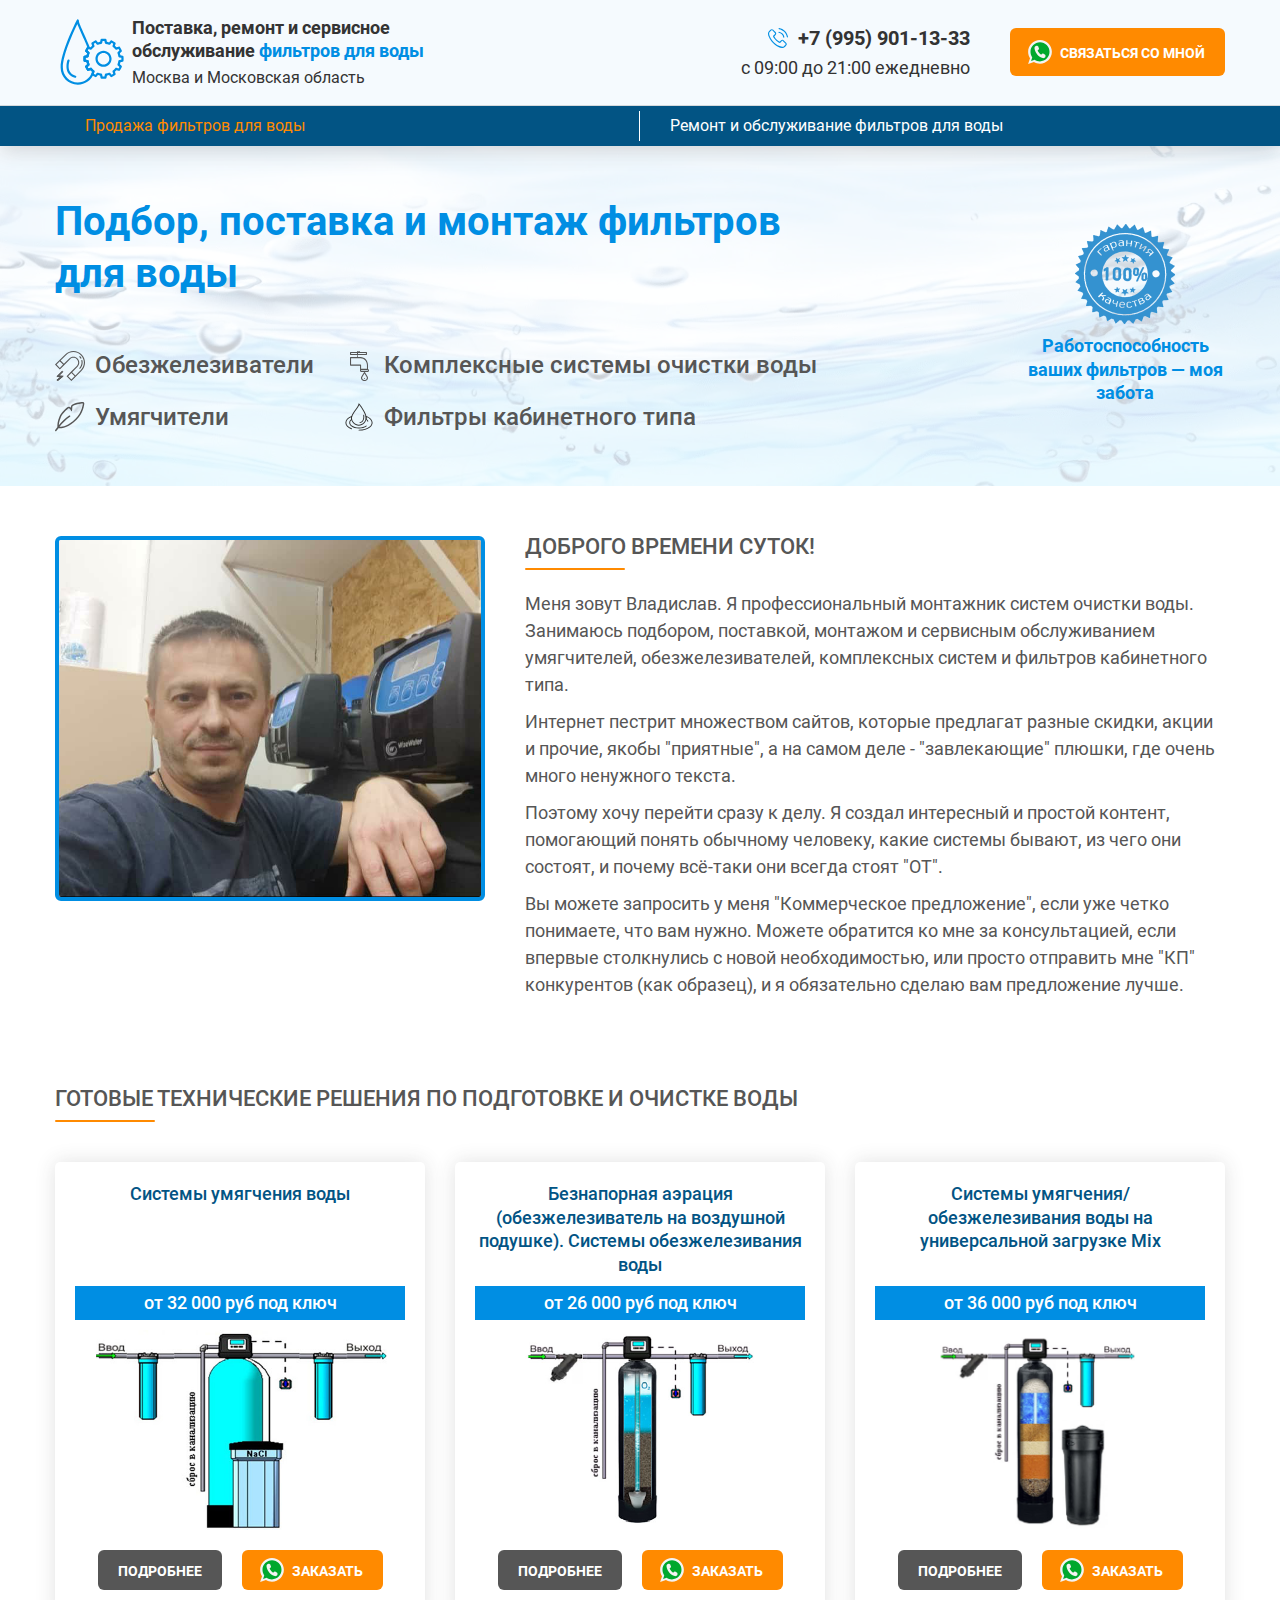
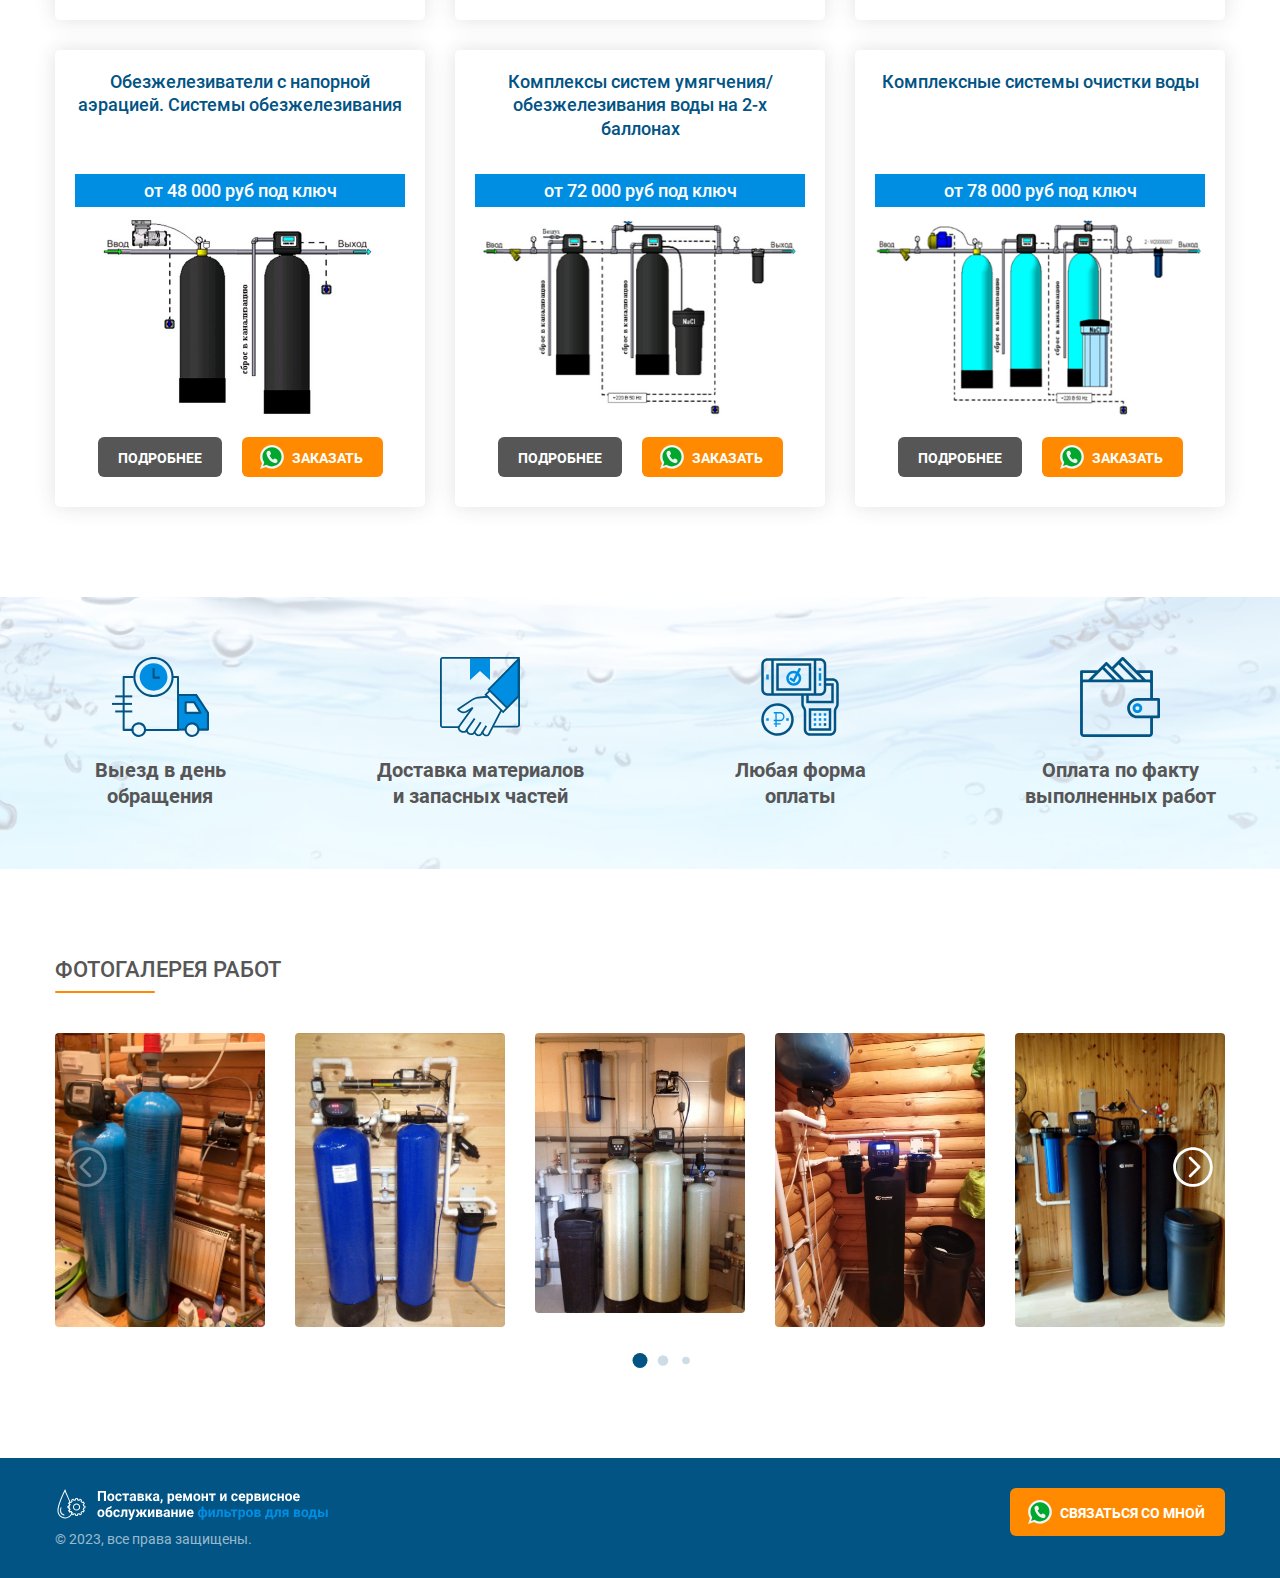
==== commit ba447921: "правки в html" ====
--- a/index.html
+++ b/index.html
@@ -58,7 +58,7 @@
 							<a class="nav__link  nav__link--active" href="./index.html">Продажа фильтров для воды</a>
 						</li>
 						<li class="nav__item">
-							<a class="nav__link" href="./servise.html">Ремонт и обслуживание фильтров для воды</a>
+							<a class="nav__link" href="./services.html">Ремонт и обслуживание фильтров для воды</a>
 						</li>
 					</ul>
 				</div>
@@ -69,7 +69,7 @@
 			<section class="intro">
 				<div class="container intro__row">
 					<div class="intro__content">
-						<h1 class="h1">Заголовок для продажи</h1>
+						<h1 class="h1">Подбор, поставка и монтаж фильтров для воды</h1>
 						<div class="intro__list">
 							<div class="intro__list-col">
 								<p class="intro__list-item intro__list-item--magnet">Обезжелезиватели</p>
@@ -92,7 +92,6 @@
 
       <section class="about">
         <div class="container about__row">
-					<!-- <img class="about__foto about__foto--index" src="./img/index.webp" alt="Владислав - фото"> -->
 					<img class="about__foto about__foto--index" src="./img/index.jpg" alt="Владислав - фото">
 					<div class="about__content">
 						<div class="section-title">
@@ -101,9 +100,9 @@
 						</div>
 						<div class="about__content-text">
 							<p>Меня зовут Владислав. Я профессиональный монтажник систем очистки воды. Занимаюсь подбором, поставкой, монтажом и сервисным обслуживанием умягчителей, обезжелезивателей, комплексных систем и фильтров кабинетного типа.</p>
-							<p>Интернет пестрит множеством сайтов, предлагающих разные скидки, акции и прочие якобы приятные и на самом деле завлекающие  плюшки, где очень много не нужного текста.</p>
-							<p>Поэтому хочу перейти сразу к делу. Я создал интересный и простой контент, помогающий понять простому обывателю, какие системы бывают, из чего они состоят, и почему всё таки они всегда стоят "ОТ".</p>
-							<p>Вы можете запросить у меня коммерческое предложение, если уже четко понимаете, что вам нужно. Обратится ко мне за консультацией, если впервые столкнулись с нуждой. Или просто отправить мне КП конкурентов, и я обязательно сделаю вам предложение лучше.</p>
+							<p>Интернет пестрит множеством сайтов, которые предлагат разные скидки, акции и прочие, якобы "приятные", а на самом деле - "завлекающие" плюшки, где очень много ненужного текста.</p>
+							<p>Поэтому хочу перейти сразу к делу. Я создал интересный и простой контент, помогающий понять обычному человеку, какие системы бывают, из чего они состоят, и почему всё-таки они всегда стоят "ОТ".</p>
+							<p>Вы можете запросить у меня "Коммерческое предложение", если уже четко понимаете, что вам нужно. Можете обратится ко мне за консультацией, если впервые столкнулись с новой необходимостью, или просто отправить мне "КП" конкурентов (как образец), и я обязательно сделаю вам предложение лучше.</p>
 						</div>
 					</div>
         </div>
@@ -254,10 +253,10 @@
                 <img class="image-slider__img" src="./img/fotogalery/index/08.webp" alt="Фото">
               </div>
               <div class="image-slider__slide swiper-slide">
-                <img class="image-slider__img" src="./img/fotogalery/index/index/09.webp" alt="Фото">
-              </div>
-              <div class="image-slider__slide swiper-slide">
-                <img class="image-slider__img" src="./img/fotogalery/10.webp" alt="Фото">
+                <img class="image-slider__img" src="./img/fotogalery/index/09.webp" alt="Фото">
+              </div>
+              <div class="image-slider__slide swiper-slide">
+                <img class="image-slider__img" src="./img/fotogalery/index/10.webp" alt="Фото">
               </div>
               <div class="image-slider__slide swiper-slide">
                 <img class="image-slider__img" src="./img/fotogalery/index/11.webp" alt="Фото">
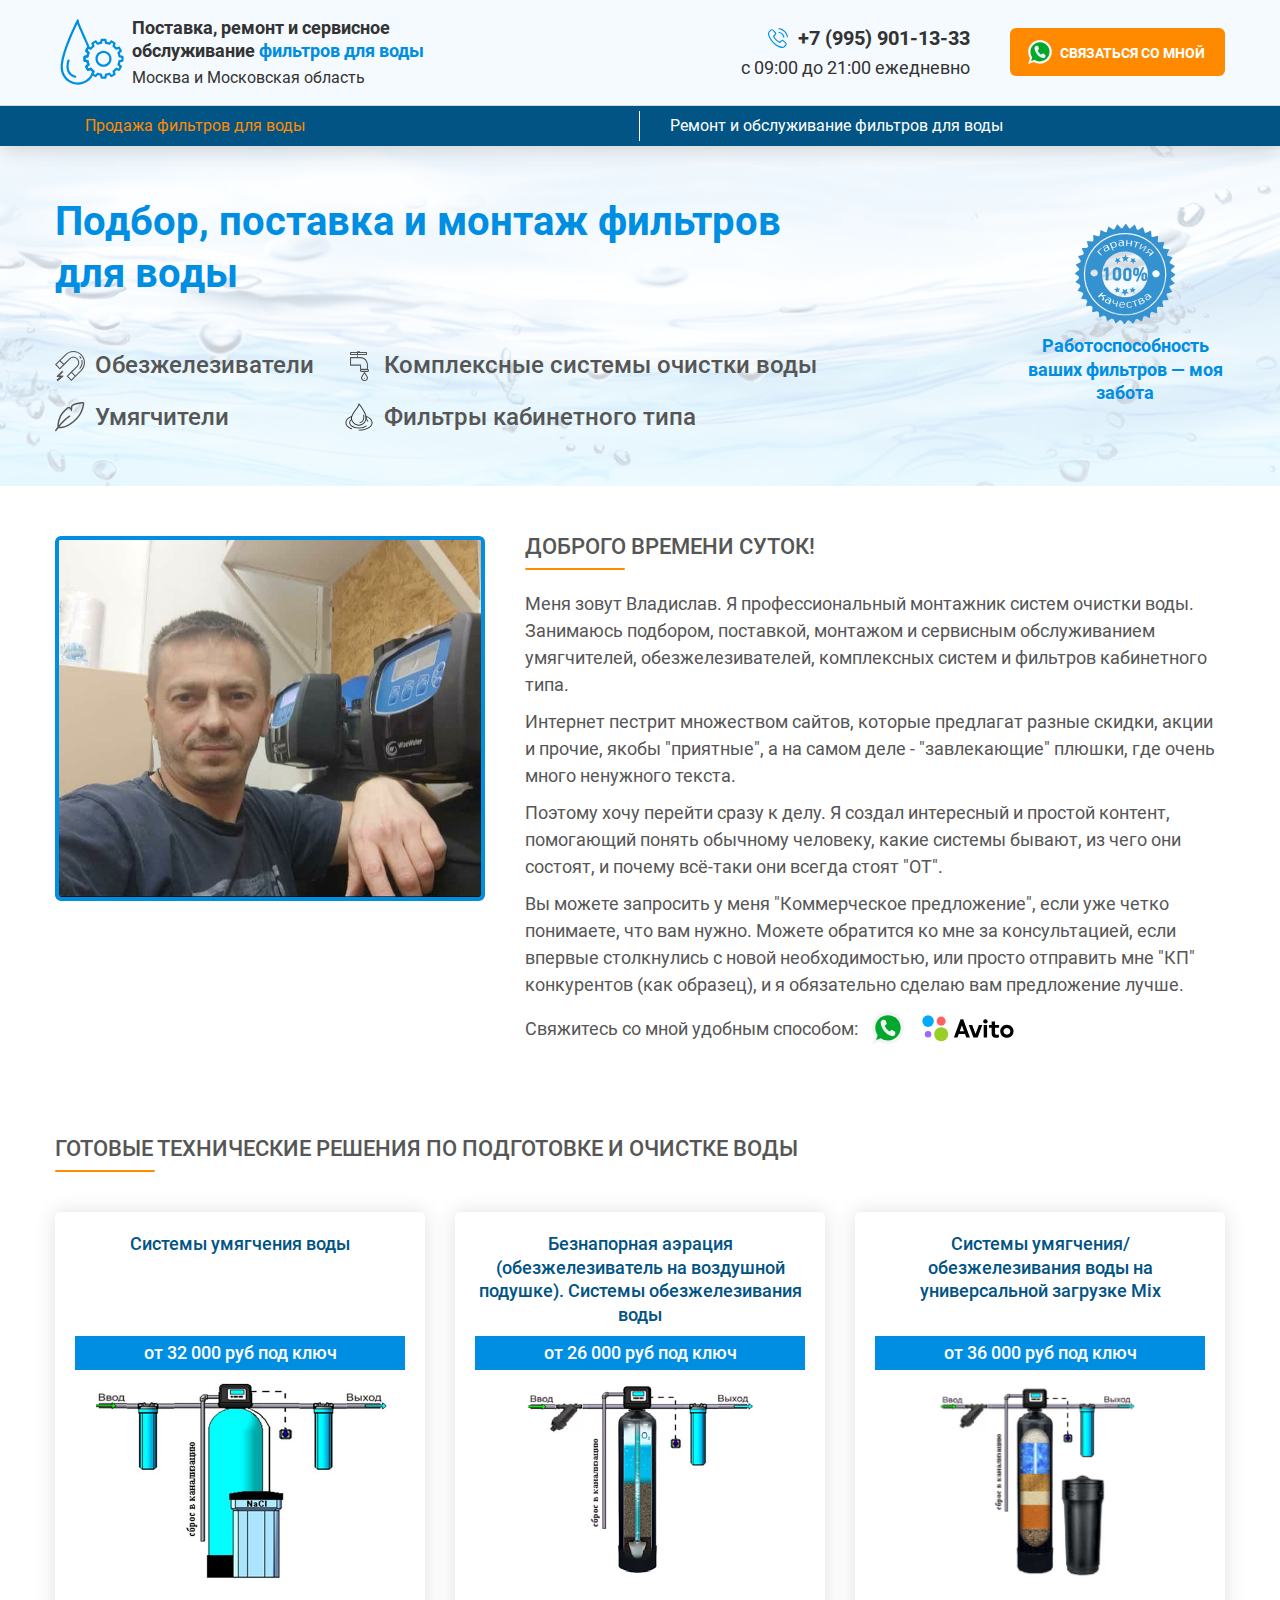
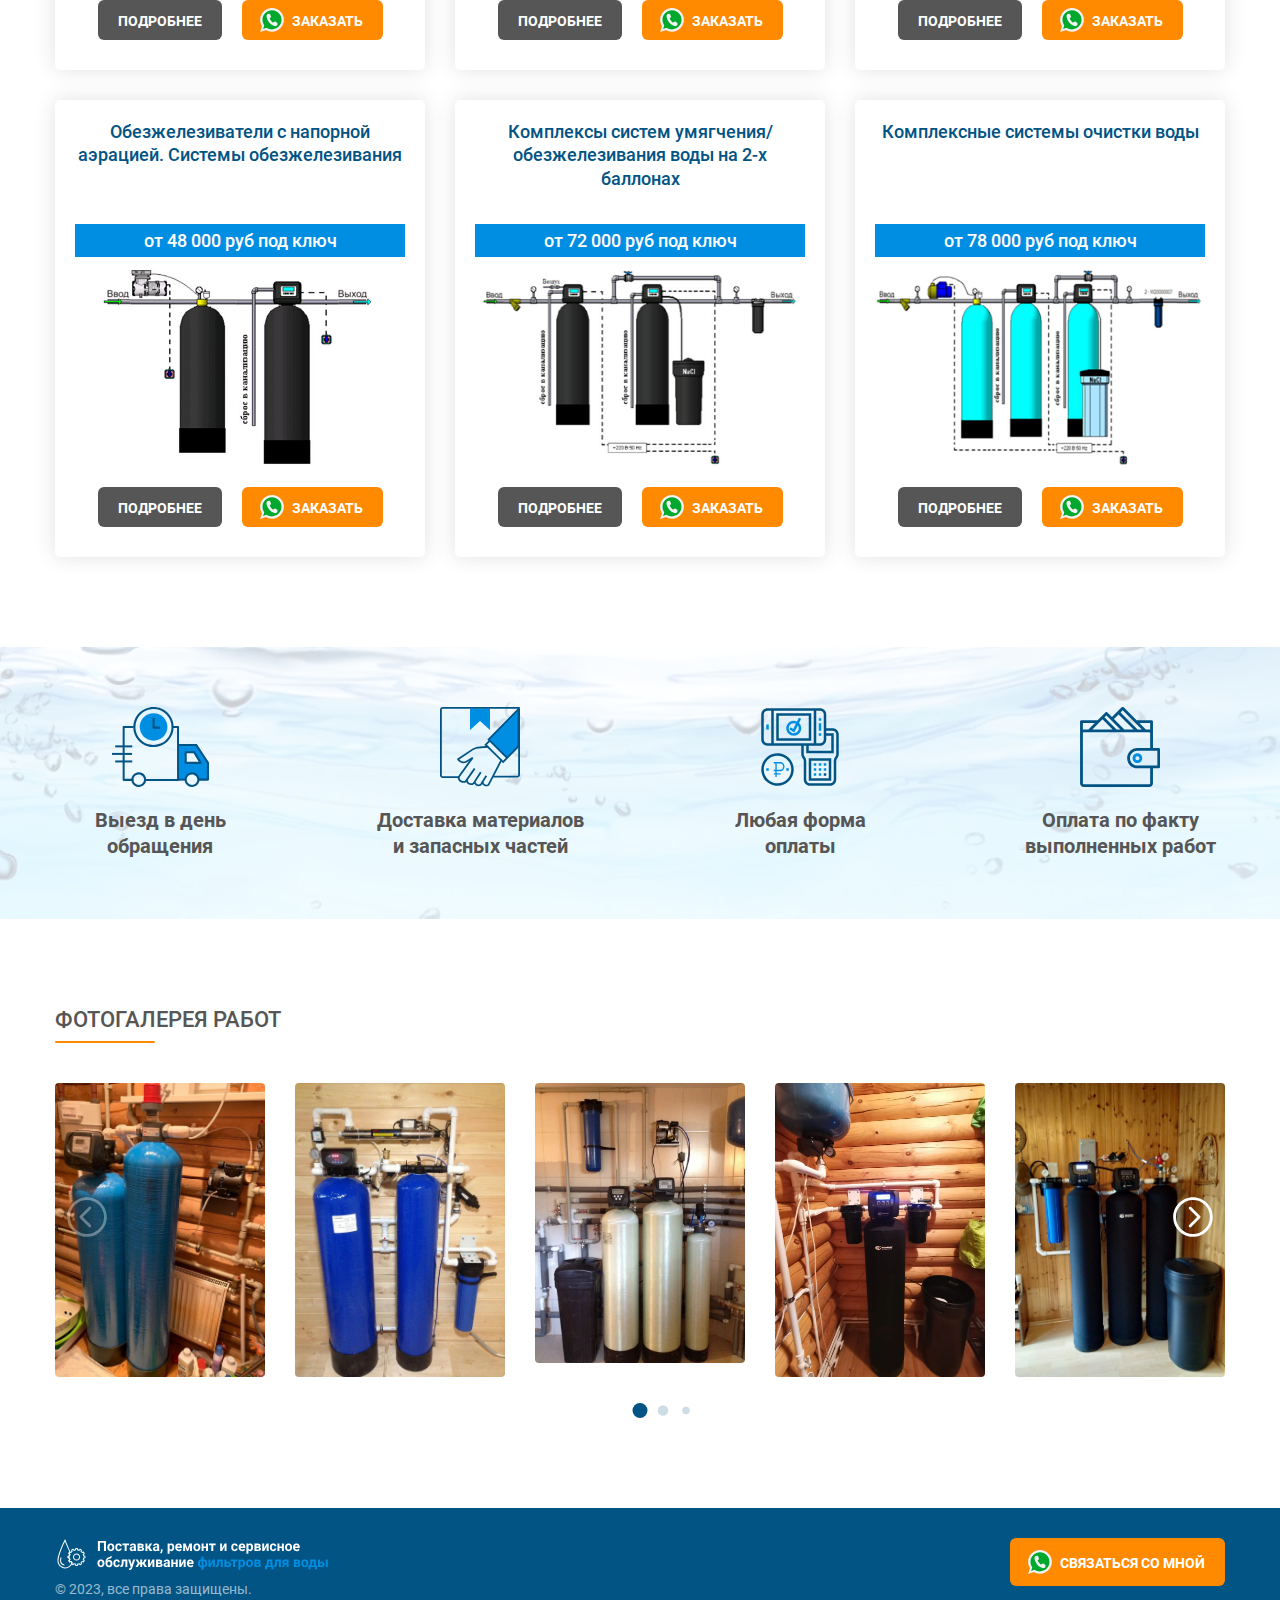
==== commit 10f2392a: "правки от заказчика" ====
--- a/index.html
+++ b/index.html
@@ -3,6 +3,8 @@
   <head>
     <meta charset="UTF-8">
     <meta name="viewport" content="width=device-width, initial-scale=1.0">
+    <meta http-equiv="cache-control" content="no-cache">
+    <meta http-equiv="expires" content="0">
 
     <title>Ремонт и сервисное обслуживание фильтров для воды</title>
     <meta name="description" content="Профессиональный ремонт и сервисное обслуживание фильтров для воды. (Умягчители, обезжелезиватели, комплексные системы очистки воды)">
@@ -44,8 +46,8 @@
 							<span class="header__top-time">с 09:00 до 21:00 ежедневно</span>
 						</div>
 						<div class="header__top-button">
-							<a class="button button--desk" href="https://wa.me/+79959011333?text=Здравствуйте,+у+меня+вопрос+по+ремонту+и+обслуживанию." target="_blank">Связаться со мной</a>
-							<a class="button button--mob" href="https://wa.me/+79959011333?text=Здравствуйте,+у+меня+вопрос+по+ремонту+и+обслуживанию." target="_blank">Написать</a>
+							<a class="button button--desk" href="https://wa.me/+79959011333?text=Здравствуйте,+мне+необходима+консультация." target="_blank">Связаться со мной</a>
+							<a class="button button--mob" href="https://wa.me/+79959011333?text=Здравствуйте,+мне+необходима+консультация." target="_blank">Написать</a>
 						</div>
 					</div>
 				</div>
@@ -103,6 +105,10 @@
 							<p>Интернет пестрит множеством сайтов, которые предлагат разные скидки, акции и прочие, якобы "приятные", а на самом деле - "завлекающие" плюшки, где очень много ненужного текста.</p>
 							<p>Поэтому хочу перейти сразу к делу. Я создал интересный и простой контент, помогающий понять обычному человеку, какие системы бывают, из чего они состоят, и почему всё-таки они всегда стоят "ОТ".</p>
 							<p>Вы можете запросить у меня "Коммерческое предложение", если уже четко понимаете, что вам нужно. Можете обратится ко мне за консультацией, если впервые столкнулись с новой необходимостью, или просто отправить мне "КП" конкурентов (как образец), и я обязательно сделаю вам предложение лучше.</p>
+              <p class="social-wrap">Свяжитесь со мной удобным способом: 
+                <a class="social social--wa" href="https://wa.me/+79959011333"></a>
+                <a class="social social--avito" href="https://www.avito.ru/user/1d65ad4ecd008a3c9bfc789680bae285/profile?src=sharing"></a>
+              </p>
 						</div>
 					</div>
         </div>
@@ -282,7 +288,7 @@
             <p class="footer__copyright">&copy; 2023, все права защищены.</p>
           </div>
 
-					<a class="footer__button button" href="https://wa.me/+79959011333?text=Здравствуйте,+у+меня+вопрос+по+ремонту+и+обслуживанию." target="_blank">Связаться со мной</a>
+					<a class="footer__button button" href="https://wa.me/+79959011333?text=Здравствуйте,+мне+необходима+консультация." target="_blank">Связаться со мной</a>
       </div>
     </footer>
 
--- a/css/main.css
+++ b/css/main.css
@@ -514,6 +514,36 @@
   margin-top: 10px;
 }
 
+.social-wrap {
+  display: -webkit-box;
+  display: flex;
+  -webkit-box-align: center;
+          align-items: center;
+}
+
+.social {
+  display: inline-block;
+  margin-left: 10px;
+  height: 40px;
+  background-position: center;
+  background-size: contain;
+  background-repeat: no-repeat;
+  transition: 0.3s;
+}
+.social:hover {
+  opacity: 0.7;
+}
+
+.social--wa {
+  width: 40px;
+  background-image: url(./../img/icons/whatsapp.svg);
+}
+
+.social--avito {
+  width: 100px;
+  background-image: url(./../img/icons/avito.svg);
+}
+
 .services {
   padding-top: 45px;
   padding-bottom: 90px;
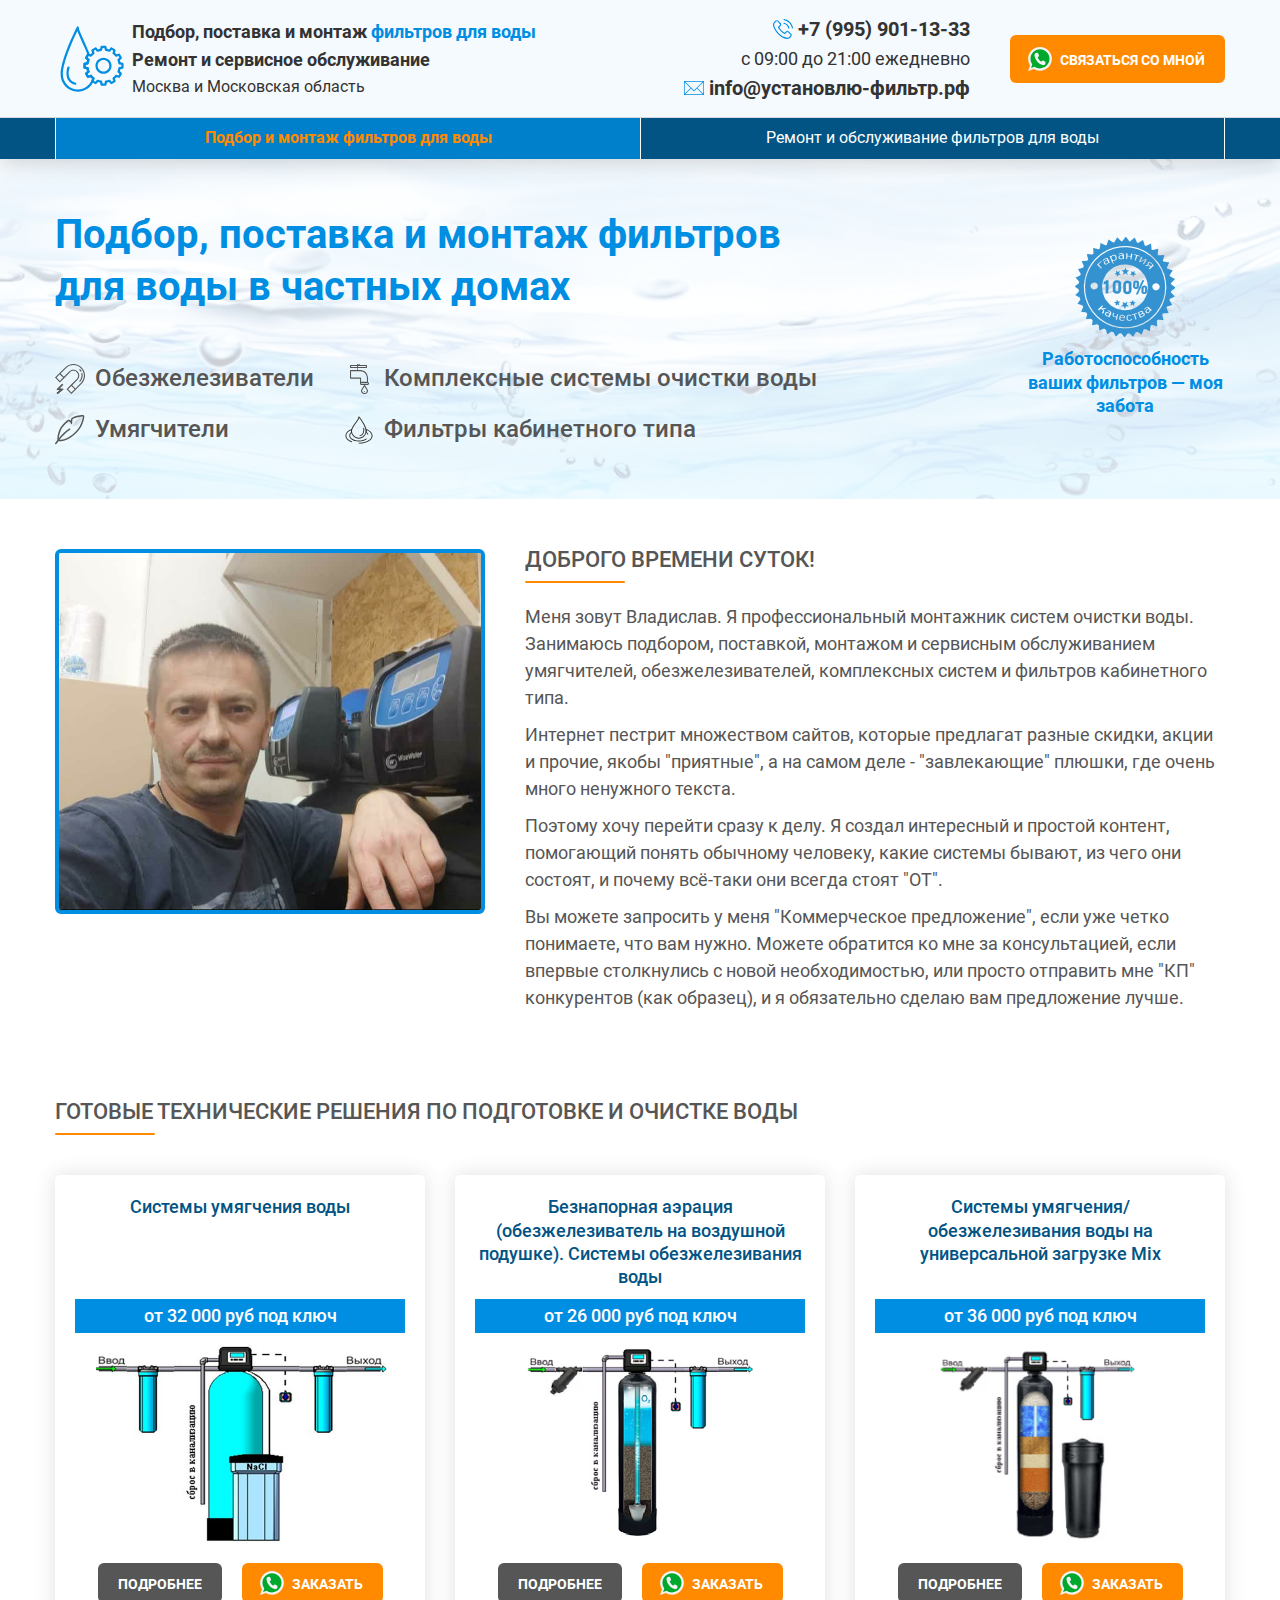
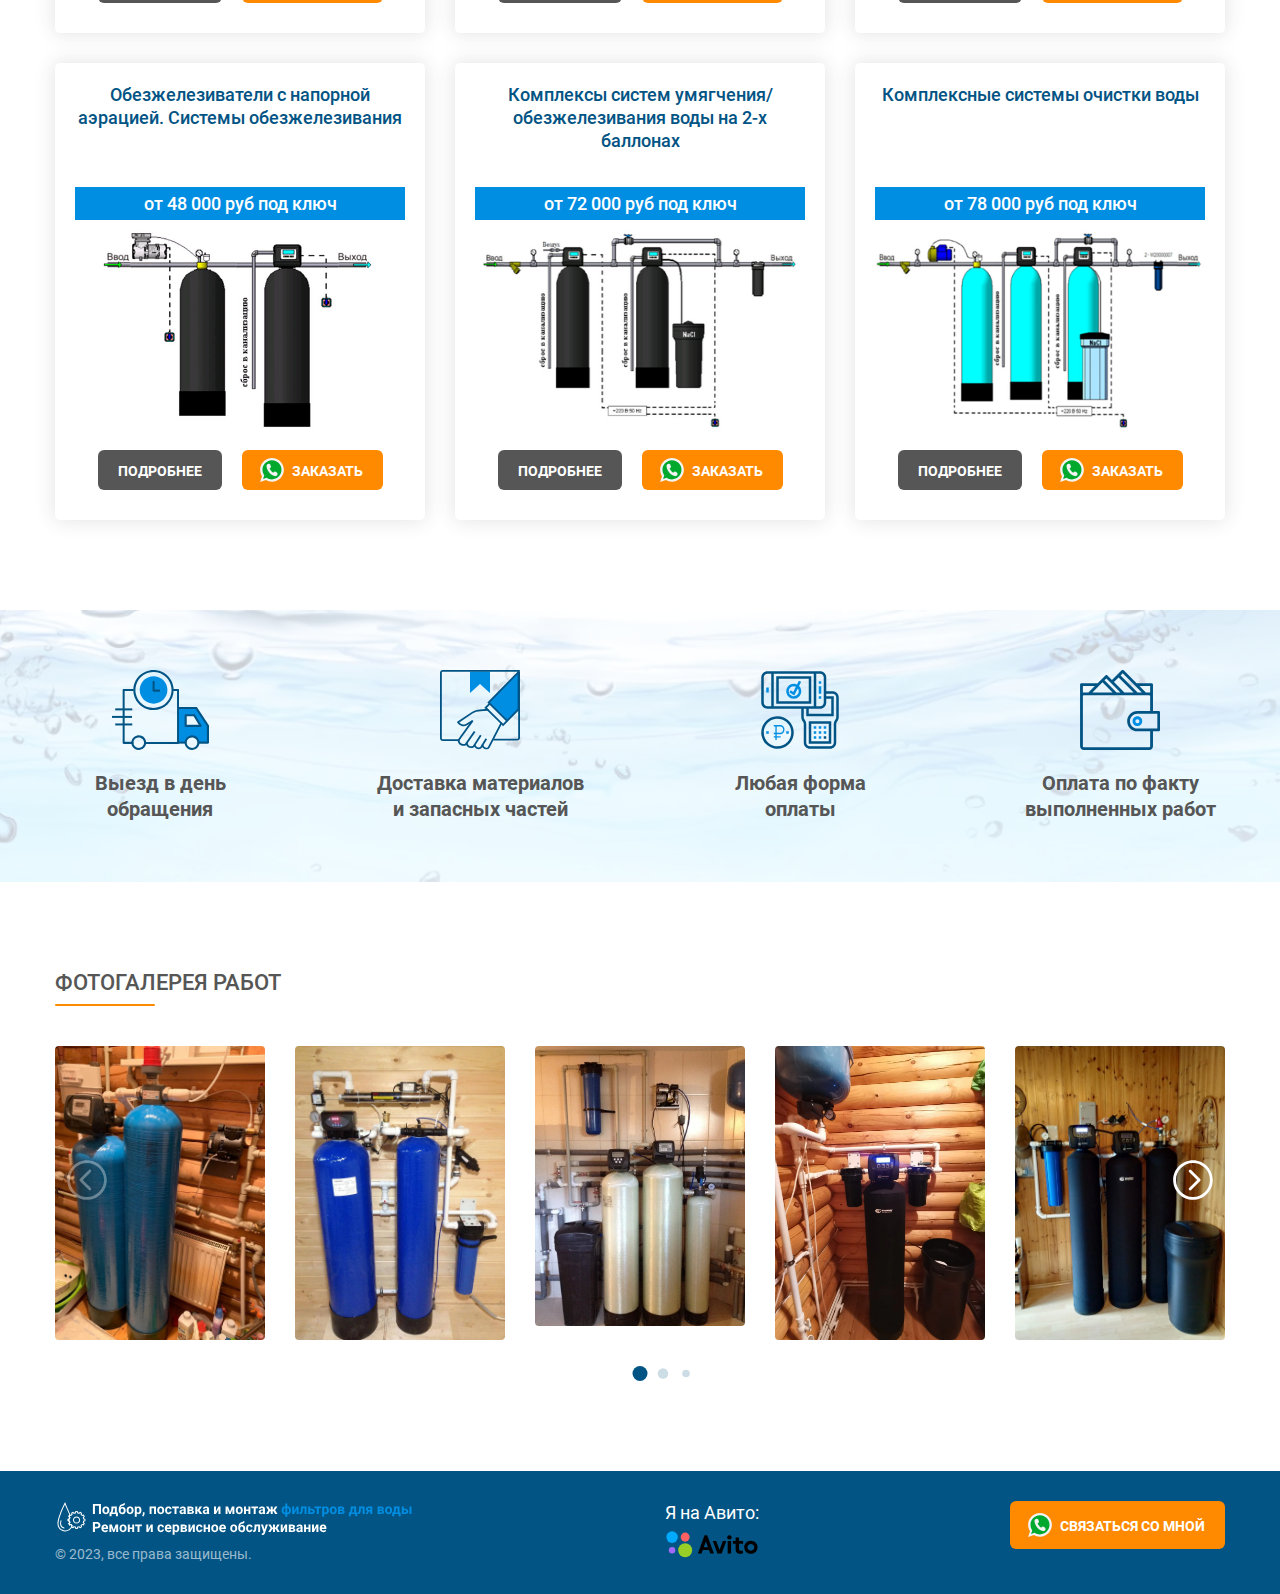
==== commit ebac92ac: "final" ====
--- a/index.html
+++ b/index.html
@@ -6,7 +6,7 @@
     <meta http-equiv="cache-control" content="no-cache">
     <meta http-equiv="expires" content="0">
 
-    <title>Ремонт и сервисное обслуживание фильтров для воды</title>
+    <title>Подбор, поставка и монтаж фильтров для воды в частных домах</title>
     <meta name="description" content="Профессиональный ремонт и сервисное обслуживание фильтров для воды. (Умягчители, обезжелезиватели, комплексные системы очистки воды)">
 
     <link rel="preload" href="./fonts/roboto/Roboto-Regular.woff2" as="font" crossorigin >
@@ -33,10 +33,11 @@
 		<header class="header">
 			<div class="header__top">
 				<div class="container header__top-row">
-					<a class="header__top-logo" href="./index.html">
+					<a class="header__top-logo header__top-logo--index" href="./">
 						<img class="header__top-logo-img" src="./img/logo/logo.svg" alt="Логотип">
 						<div class="header__top-logo-text">
-							<p class="header__top-logo-name">Поставка, ремонт и сервисное обслуживание <span>фильтров для воды</span></p>
+							<p class="header__top-logo-name">Подбор, поставка и монтаж <span>фильтров для воды</span></p>
+							<p class="header__top-logo-name">Ремонт и сервисное обслуживание</p>
 							<p>Москва и Московская область</p>
 						</div>
 					</a>
@@ -44,10 +45,11 @@
 						<div class="header__top-contacts">
 							<a class="header__top-phone" href="tel:+79959011333">+7 (995) 901-13-33</a>
 							<span class="header__top-time">с 09:00 до 21:00 ежедневно</span>
+              <a class="header__top-email" href="mailto:info@установлю-фильтр.рф">info@установлю-фильтр.рф</a>
 						</div>
 						<div class="header__top-button">
-							<a class="button button--desk" href="https://wa.me/+79959011333?text=Здравствуйте,+мне+необходима+консультация." target="_blank">Связаться со мной</a>
-							<a class="button button--mob" href="https://wa.me/+79959011333?text=Здравствуйте,+мне+необходима+консультация." target="_blank">Написать</a>
+							<a class="button button--desk" href="https://wa.me/+79959011333?text=Здравствуйте, Владислав!+Я+с+сайта.+Требуется+Ваша+консультация." target="_blank">Связаться со мной</a>
+							<a class="button button--mob" href="https://wa.me/+79959011333?text=Здравствуйте, Владислав!+Я+с+сайта.+Требуется+Ваша+консультация." target="_blank">Написать</a>
 						</div>
 					</div>
 				</div>
@@ -56,8 +58,8 @@
 			<nav class="header__nav nav">
 				<div class="container">
 					<ul class="nav__list">
-						<li class="nav__item">
-							<a class="nav__link  nav__link--active" href="./index.html">Продажа фильтров для воды</a>
+						<li class="nav__item nav__item--active">
+							<a class="nav__link  nav__link--active" href="./">Подбор и монтаж фильтров для воды</a>
 						</li>
 						<li class="nav__item">
 							<a class="nav__link" href="./services.html">Ремонт и обслуживание фильтров для воды</a>
@@ -71,7 +73,7 @@
 			<section class="intro">
 				<div class="container intro__row">
 					<div class="intro__content">
-						<h1 class="h1">Подбор, поставка и монтаж фильтров для воды</h1>
+						<h1 class="h1">Подбор, поставка и монтаж фильтров для воды в частных домах</h1>
 						<div class="intro__list">
 							<div class="intro__list-col">
 								<p class="intro__list-item intro__list-item--magnet">Обезжелезиватели</p>
@@ -105,10 +107,6 @@
 							<p>Интернет пестрит множеством сайтов, которые предлагат разные скидки, акции и прочие, якобы "приятные", а на самом деле - "завлекающие" плюшки, где очень много ненужного текста.</p>
 							<p>Поэтому хочу перейти сразу к делу. Я создал интересный и простой контент, помогающий понять обычному человеку, какие системы бывают, из чего они состоят, и почему всё-таки они всегда стоят "ОТ".</p>
 							<p>Вы можете запросить у меня "Коммерческое предложение", если уже четко понимаете, что вам нужно. Можете обратится ко мне за консультацией, если впервые столкнулись с новой необходимостью, или просто отправить мне "КП" конкурентов (как образец), и я обязательно сделаю вам предложение лучше.</p>
-              <p class="social-wrap">Свяжитесь со мной удобным способом: 
-                <a class="social social--wa" href="https://wa.me/+79959011333"></a>
-                <a class="social social--avito" href="https://www.avito.ru/user/1d65ad4ecd008a3c9bfc789680bae285/profile?src=sharing"></a>
-              </p>
 						</div>
 					</div>
         </div>
@@ -129,8 +127,8 @@
                 <img class="sale-card__img" src="./img/sale/suv-img-1.jpg" alt="Системы умягчения воды">
               </div>
               <div class="sale-card__btns">
-                <a class="sale-card__more button" href="./page-01.html">Подробнее</a>
-                <a class="sale-card__wa button" href="https://wa.me/+79959011333" target="_blank">Заказать</a>
+                <a class="sale-card__more button" href="./sistemy-umyagcheniya.html">Подробнее</a>
+                <a class="sale-card__wa button" href="https://wa.me/+79959011333?text=Здравствуйте, Владислав!+Я+с+сайта.+Нужно+подобрать+систему+умягчения+воды." target="_blank">Заказать</a>
               </div>
             </div>
 
@@ -138,11 +136,11 @@
               <h3 class="sale-card__title">Безнапорная аэрация (обезжелезиватель на воздушной подушке). Системы обезжелезивания воды</h3>
               <div class="sale-card__content">
                 <p class="sale-card__price">от 26 000 руб под ключ</p>
-                <img class="sale-card__img" src="./img/sale/suv-img-2.jpg" alt="Системы умягчения воды">
-              </div>
-              <div class="sale-card__btns">
-                <a class="sale-card__more button" href="./page-02.html">Подробнее</a>
-                <a class="sale-card__wa button" href="https://wa.me/+79959011333" target="_blank">Заказать</a>
+                <img class="sale-card__img" src="./img/sale/suv-img-2.jpg" alt="Безнапорная аэрация (обезжелезиватель на воздушной подушке). Системы обезжелезивания воды">
+              </div>
+              <div class="sale-card__btns">
+                <a class="sale-card__more button" href="./beznapornaya-aeraciya.html">Подробнее</a>
+                <a class="sale-card__wa button" href="https://wa.me/+79959011333?text=Здравствуйте, Владислав!+Я+с+сайта.+Нужно+подобрать+обезжелезиватель+на+воздушной+подушке." target="_blank">Заказать</a>
               </div>
             </div>
 
@@ -150,11 +148,11 @@
               <h3 class="sale-card__title">Системы умягчения/обезжелезивания воды на универсальной загрузке Mix</h3>
               <div class="sale-card__content">
                 <p class="sale-card__price">от 36 000 руб под ключ</p>
-                <img class="sale-card__img" src="./img/sale/suv-img-3.jpg" alt="Системы умягчения воды">
-              </div>
-              <div class="sale-card__btns">
-                <a class="sale-card__more button" href="./page-03.html">Подробнее</a>
-                <a class="sale-card__wa button" href="https://wa.me/+79959011333" target="_blank">Заказать</a>
+                <img class="sale-card__img" src="./img/sale/suv-img-3.jpg" alt="Системы умягчения/обезжелезивания воды на универсальной загрузке Mix">
+              </div>
+              <div class="sale-card__btns">
+                <a class="sale-card__more button" href="./sistemy-umyagcheniya-na-universalnoy-zagruzke.html">Подробнее</a>
+                <a class="sale-card__wa button" href="https://wa.me/+79959011333?text=Здравствуйте, Владислав!+Я+с+сайта.+Нужно+подобрать+систему+умягчения/обезжелезивания+воды+на+универсальной+загрузке." target="_blank">Заказать</a>
               </div>
             </div>
 
@@ -162,11 +160,11 @@
               <h3 class="sale-card__title">Обезжелезиватели с напорной аэрацией. Системы обезжелезивания</h3>
               <div class="sale-card__content">
                 <p class="sale-card__price">от 48 000 руб под ключ</p>
-                <img class="sale-card__img" src="./img/sale/suv-img-4.jpg" alt="Системы умягчения воды">
-              </div>
-              <div class="sale-card__btns">
-                <a class="sale-card__more button" href="./page-04.html">Подробнее</a>
-                <a class="sale-card__wa button" href="https://wa.me/+79959011333" target="_blank">Заказать</a>
+                <img class="sale-card__img" src="./img/sale/suv-img-4.jpg" alt="Обезжелезиватели с напорной аэрацией. Системы обезжелезивания">
+              </div>
+              <div class="sale-card__btns">
+                <a class="sale-card__more button" href="./obezzhelezivateli-s-napornoy-aeraciey.html">Подробнее</a>
+                <a class="sale-card__wa button" href="https://wa.me/+79959011333?text=Здравствуйте, Владислав!+Я+с+сайта.+Нужно+подобрать+обезжелезиватель+с+напорной+аэрацией." target="_blank">Заказать</a>
               </div>
             </div>
 
@@ -174,11 +172,11 @@
               <h3 class="sale-card__title">Комплексы систем умягчения/обезжелезивания воды на 2-х баллонах</h3>
               <div class="sale-card__content">
                 <p class="sale-card__price">от 72 000 руб под ключ</p>
-                <img class="sale-card__img" src="./img/sale/suv-img-5.jpg" alt="Системы умягчения воды">
-              </div>
-              <div class="sale-card__btns">
-                <a class="sale-card__more button" href="./page-05.html">Подробнее</a>
-                <a class="sale-card__wa button" href="https://wa.me/+79959011333" target="_blank">Заказать</a>
+                <img class="sale-card__img" src="./img/sale/suv-img-5.jpg" alt="Комплексы систем умягчения/обезжелезивания воды на 2-х баллонах">
+              </div>
+              <div class="sale-card__btns">
+                <a class="sale-card__more button" href="./kompleksy-na-dvuh-ballonah.html">Подробнее</a>
+                <a class="sale-card__wa button" href="https://wa.me/+79959011333?text=Здравствуйте, Владислав!+Я+с+сайта.+Нужно+подобрать+комплексную+систему+умягчения/обезжелезивания+воды+на+2х+баллонах." target="_blank">Заказать</a>
               </div>
             </div>
 
@@ -186,11 +184,11 @@
               <h3 class="sale-card__title">Комплексные системы очистки воды</h3>
               <div class="sale-card__content">
                 <p class="sale-card__price">от 78 000 руб под ключ</p>
-                <img class="sale-card__img" src="./img/sale/suv-img-6.jpg" alt="Системы умягчения воды">
-              </div>
-              <div class="sale-card__btns">
-                <a class="sale-card__more button" href="./page-06.html">Подробнее</a>
-                <a class="sale-card__wa button" href="https://wa.me/+79959011333" target="_blank">Заказать</a>
+                <img class="sale-card__img" src="./img/sale/suv-img-6.jpg" alt="Комплексные системы очистки воды">
+              </div>
+              <div class="sale-card__btns">
+                <a class="sale-card__more button" href="./kompleksnye-sistemy.html">Подробнее</a>
+                <a class="sale-card__wa button" href="https://wa.me/+79959011333?text=Здравствуйте, Владислав!+Я+с+сайта.+Нужно+подобрать+комплексную+систему+очистки+воды." target="_blank">Заказать</a>
               </div>
             </div>
 
@@ -288,7 +286,11 @@
             <p class="footer__copyright">&copy; 2023, все права защищены.</p>
           </div>
 
-					<a class="footer__button button" href="https://wa.me/+79959011333?text=Здравствуйте,+мне+необходима+консультация." target="_blank">Связаться со мной</a>
+          <p class="social-wrap">Я на Авито: 
+            <a class="social social--avito" href="https://www.avito.ru/user/1d65ad4ecd008a3c9bfc789680bae285/profile?src=sharing"></a>
+          </p>
+          
+					<a class="footer__button button" href="https://wa.me/+79959011333?text=Здравствуйте, Владислав!+Я+с+сайта.+Требуется+Ваша+консультация." target="_blank">Связаться со мной</a>
       </div>
     </footer>
 
--- a/css/main.css
+++ b/css/main.css
@@ -247,7 +247,14 @@
   display: flex;
   -webkit-box-align: center;
           align-items: center;
-  max-width: 380px;
+  max-width: -webkit-fit-content;
+  max-width: -moz-fit-content;
+  max-width: fit-content;
+}
+
+.header__top-logo.header__top-logo--index {
+  cursor: default;
+  pointer-events: none;
 }
 
 .header__top-logo-img {
@@ -287,18 +294,17 @@
   margin-right: 40px;
 }
 
-.header__top-phone {
+.header__top-phone, .header__top-email {
   position: relative;
-  padding-left: 30px;
-  margin-bottom: 5px;
+  padding-left: 25px;
   font-weight: 700;
   font-size: 20px;
   transition: 0.3s;
 }
-.header__top-phone:hover {
+.header__top-phone:hover, .header__top-email:hover {
   color: #FF8A00;
 }
-.header__top-phone::before {
+.header__top-phone::before, .header__top-email::before {
   content: '';
   position: absolute;
   top: 50%;
@@ -309,6 +315,20 @@
   height: 20px;
   background-image: url("./../img/icons/phone.svg");
   background-size: cover;
+}
+
+.header__top-phone {
+  margin-bottom: 5px;
+}
+.header__top-phone::before {
+  background-image: url("./../img/icons/phone.svg");
+}
+
+.header__top-email {
+  margin-top: 5px;
+}
+.header__top-email::before {
+  background-image: url("./../img/icons/email.svg");
 }
 
 .header__top-button {
@@ -350,7 +370,6 @@
 
 .nav {
   position: relative;
-  padding: 5px 0;
   background-color: #025484;
 }
 
@@ -362,12 +381,18 @@
 }
 
 .nav__item {
-  padding: 0 30px;
+  padding: 5px 10px;
   flex-basis: 50%;
+  text-align: center;
+  border-right: 1px solid #fff;
+  border-left: 1px solid #fff;
+}
+.nav__item.nav__item--active {
+  background-color: #0080CB;
 }
 
 .nav__item:not(:last-child) {
-  border-right: 1px solid #fff;
+  border-right: none;
 }
 
 a.nav__link {
@@ -375,11 +400,12 @@
 }
 
 .nav__link {
-  padding: 5px 0;
+  padding: 5px 20px;
   font-size: 16px;
   transition: 0.3s;
 }
 .nav__link.nav__link--active {
+  font-weight: 700;
   color: #FF8A00;
   cursor: default;
   pointer-events: none;
@@ -514,36 +540,6 @@
   margin-top: 10px;
 }
 
-.social-wrap {
-  display: -webkit-box;
-  display: flex;
-  -webkit-box-align: center;
-          align-items: center;
-}
-
-.social {
-  display: inline-block;
-  margin-left: 10px;
-  height: 40px;
-  background-position: center;
-  background-size: contain;
-  background-repeat: no-repeat;
-  transition: 0.3s;
-}
-.social:hover {
-  opacity: 0.7;
-}
-
-.social--wa {
-  width: 40px;
-  background-image: url(./../img/icons/whatsapp.svg);
-}
-
-.social--avito {
-  width: 100px;
-  background-image: url(./../img/icons/avito.svg);
-}
-
 .services {
   padding-top: 45px;
   padding-bottom: 90px;
@@ -606,10 +602,25 @@
   background-color: #FFFFFF;
   opacity: 0;
   transition: opacity 0.3s ease-in;
+  scrollbar-width: thin;
+  scrollbar-color: #008EE3 #dfdfdf;
 }
 .service-card__back .service-card__title {
   margin: 0 0 10px;
   font-size: 18px;
+}
+.service-card__back::-webkit-scrollbar {
+  height: 8px;
+  width: 8px;
+}
+.service-card__back::-webkit-scrollbar-track {
+  background: #dfdfdf;
+  border-radius: 5px;
+}
+.service-card__back::-webkit-scrollbar-thumb {
+  background-color: #008EE3;
+  border-radius: 5px;
+  border: 1px solid #dfdfdf;
 }
 
 .service-card__back-text {
@@ -977,8 +988,20 @@
   background-color: #025484;
 }
 
+.breadcrumbs {
+  margin-top: 20px;
+}
+
+a.breadcrumbs__link {
+  color: #025484;
+  transition: 0.3s;
+}
+a.breadcrumbs__link:hover {
+  color: #FF8A00;
+}
+
 .description {
-  padding: 60px 0 0;
+  padding: 30px 0 0;
 }
 
 .description__subtitle {
@@ -1026,6 +1049,17 @@
   background-size: 20px;
   background-position: left;
   background-repeat: no-repeat;
+}
+
+.description__btn {
+  margin-top: 50px;
+  text-align: center;
+  color: #fff;
+}
+.description__btn .button {
+  height: 48px;
+  line-height: 50px;
+  font-size: 18px;
 }
 
 .page-list {
@@ -1163,8 +1197,30 @@
   margin-top: 10px;
 }
 
-.footer__button {
+a.footer__button {
   color: #fff;
+}
+
+.social-wrap {
+  color: #fff;
+  text-align: center;
+}
+
+.social {
+  display: block;
+  height: 40px;
+  background-position: center;
+  background-size: contain;
+  background-repeat: no-repeat;
+  transition: 0.3s;
+}
+.social:hover {
+  opacity: 0.7;
+}
+
+.social--avito {
+  width: 100px;
+  background-image: url(./../img/icons/avito.svg);
 }
 
 @media (max-width: 1199px) {
@@ -1245,13 +1301,8 @@
     grid-template-columns: repeat(auto-fill, 310px);
   }
 
-  .sale-card__more.button, .sale-card__wa.button {
+  .sale .sale-card__more.button, .sale .sale-card__wa.button {
     font-size: 12px;
-  }
-
-  .description {
-    padding-top: 40px;
-    padding-bottom: 0;
   }
 
   .description .section-title {
@@ -1301,11 +1352,15 @@
 
   .header__top-logo-name,
   .header__top-time {
-    font-size: 16px;
+    font-size: 14px;
   }
 
   .header__top-phone {
     font-size: 18px;
+  }
+
+  .header__top-email {
+    font-size: 16px;
   }
 
   .header__top-contacts {
@@ -1416,7 +1471,7 @@
     height: 40px;
   }
 
-  .header__top-phone {
+  .header__top-phone, .header__top-email {
     font-size: 16px;
   }
 
@@ -1531,6 +1586,10 @@
 
   .section-swiper {
     padding-bottom: 20px;
+  }
+
+  .description .sale-card__wa.button {
+    font-size: 16px;
   }
 
   .footer__row {
@@ -1543,6 +1602,10 @@
 
   .footer__copyright {
     text-align: center;
+  }
+
+  .social-wrap {
+    margin-bottom: 20px;
   }
 
   .footer__button {
@@ -1639,6 +1702,14 @@
   }
 }
 @media (max-width: 480px) {
+  .button--desk {
+    display: none;
+  }
+
+  .button--mob {
+    display: block;
+  }
+
   .nav__item:first-child {
     padding-left: 0;
   }
@@ -1672,16 +1743,15 @@
     font-size: 12px;
   }
 
+  .header__top-phone, .header__top-email {
+    padding-left: 0;
+  }
+  .header__top-phone::before, .header__top-email::before {
+    display: none;
+  }
+
   .benefit-card {
     width: 100%;
-  }
-
-  .button--desk {
-    display: none;
-  }
-
-  .button--mob {
-    display: block;
   }
 
   .service-card {
@@ -1726,14 +1796,6 @@
   }
 }
 @media (max-width: 339px) {
-  .header__top-phone {
-    padding-left: 0;
-  }
-
-  .header__top-phone::before {
-    display: none;
-  }
-
   .page-grid--2, .page-grid--4, .page-grid--5 {
     grid-template-columns: 100%;
   }
